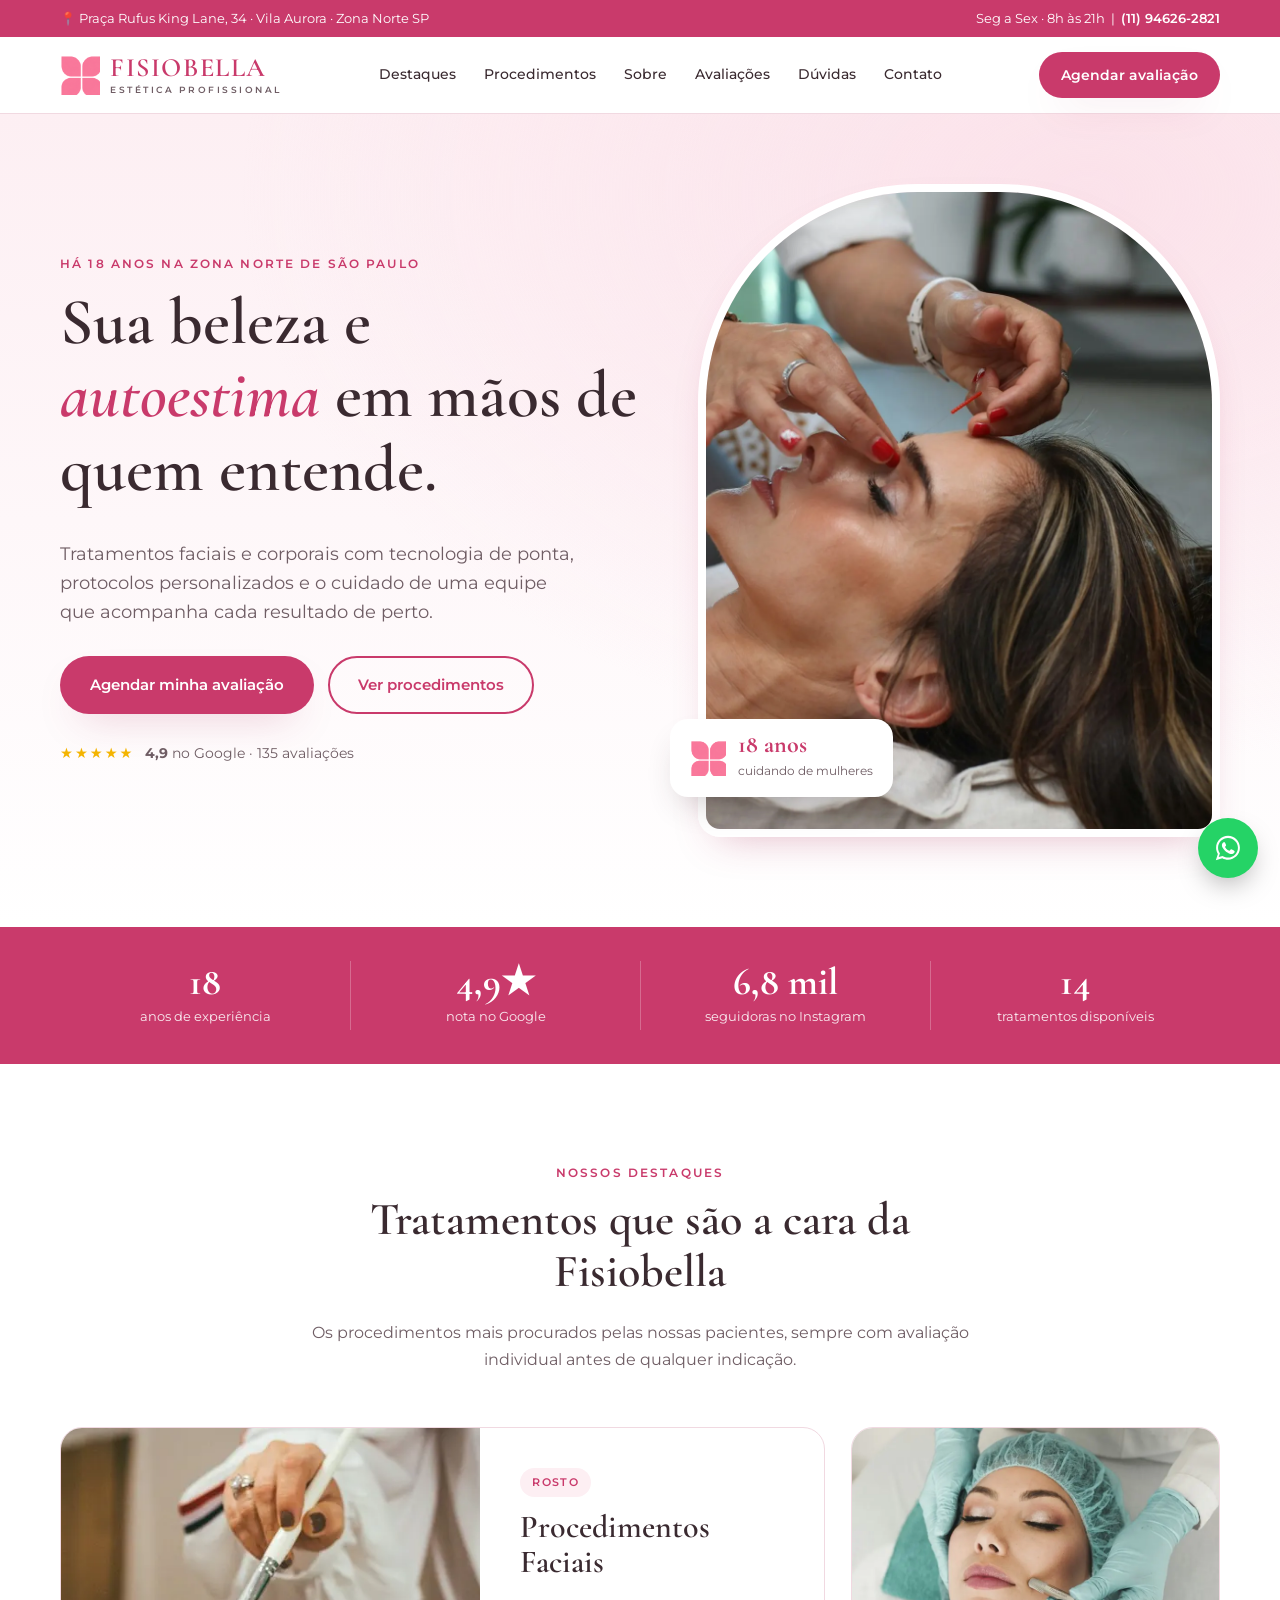
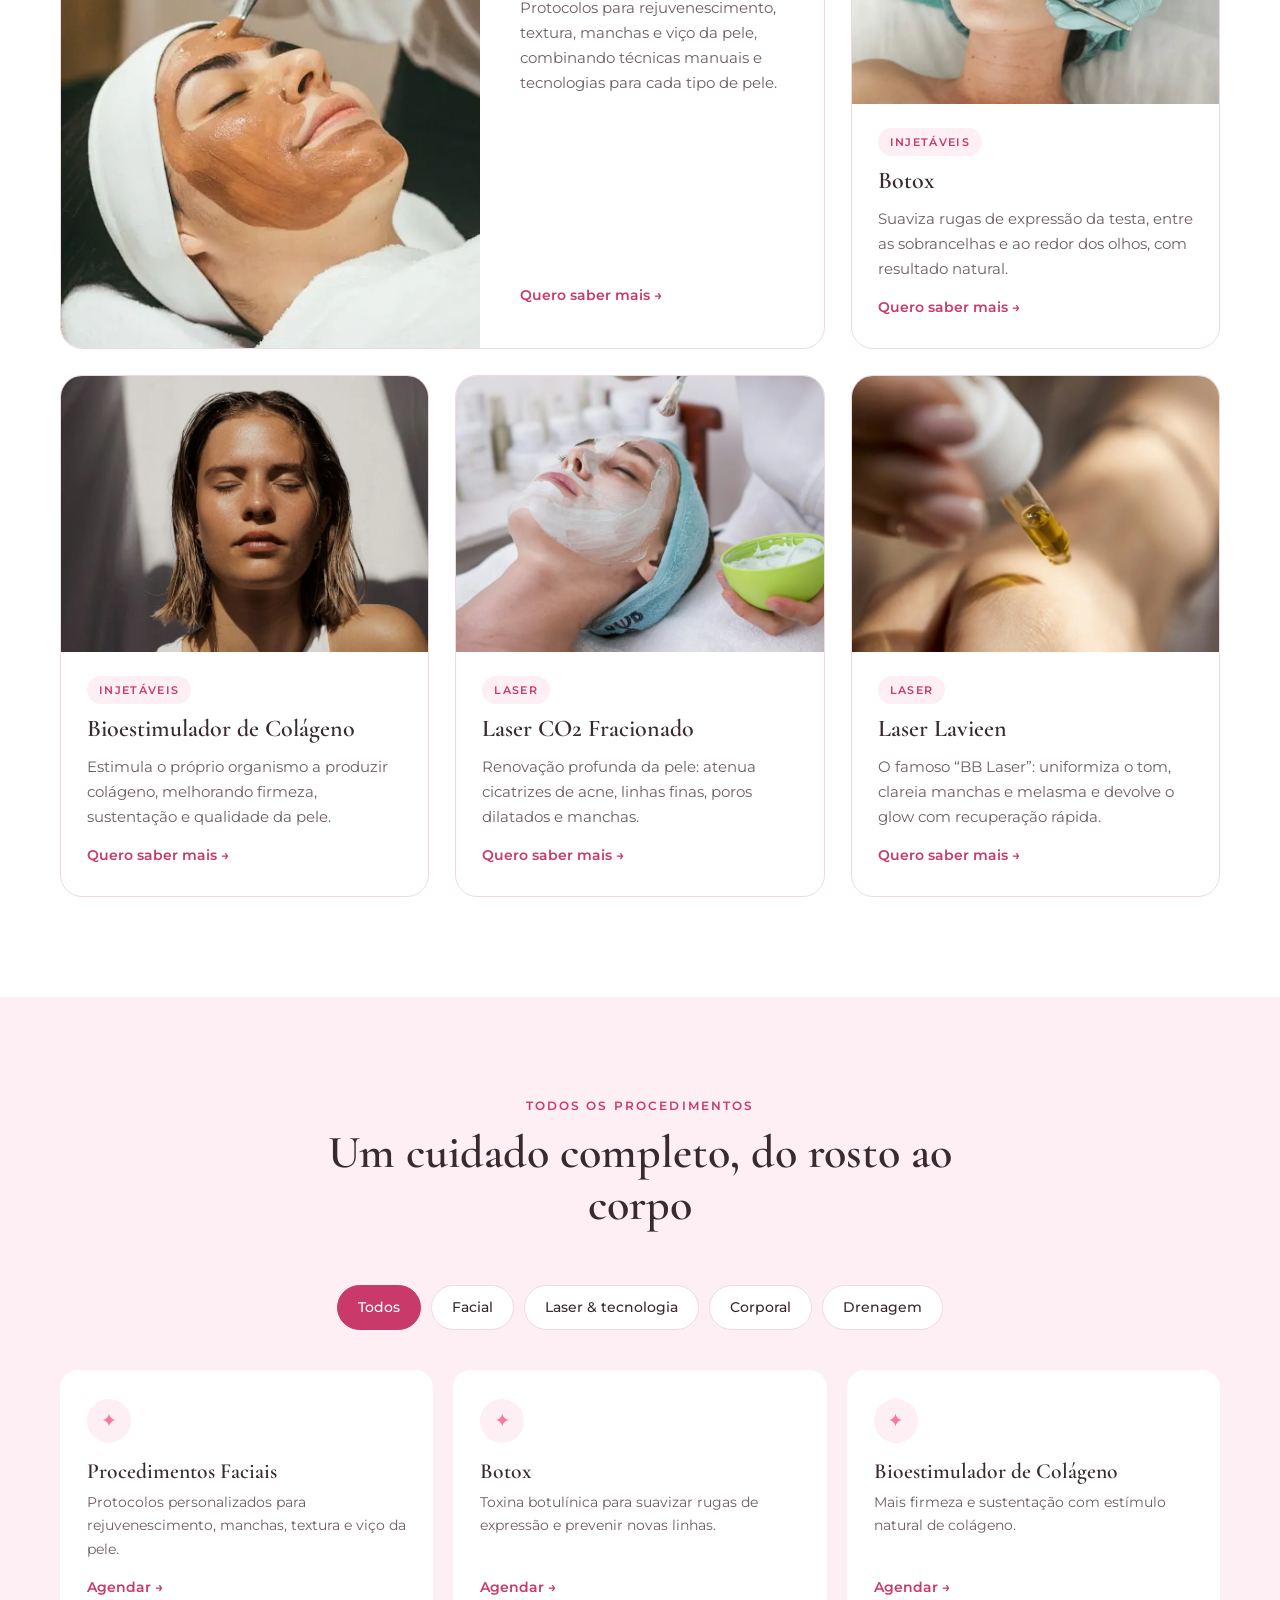
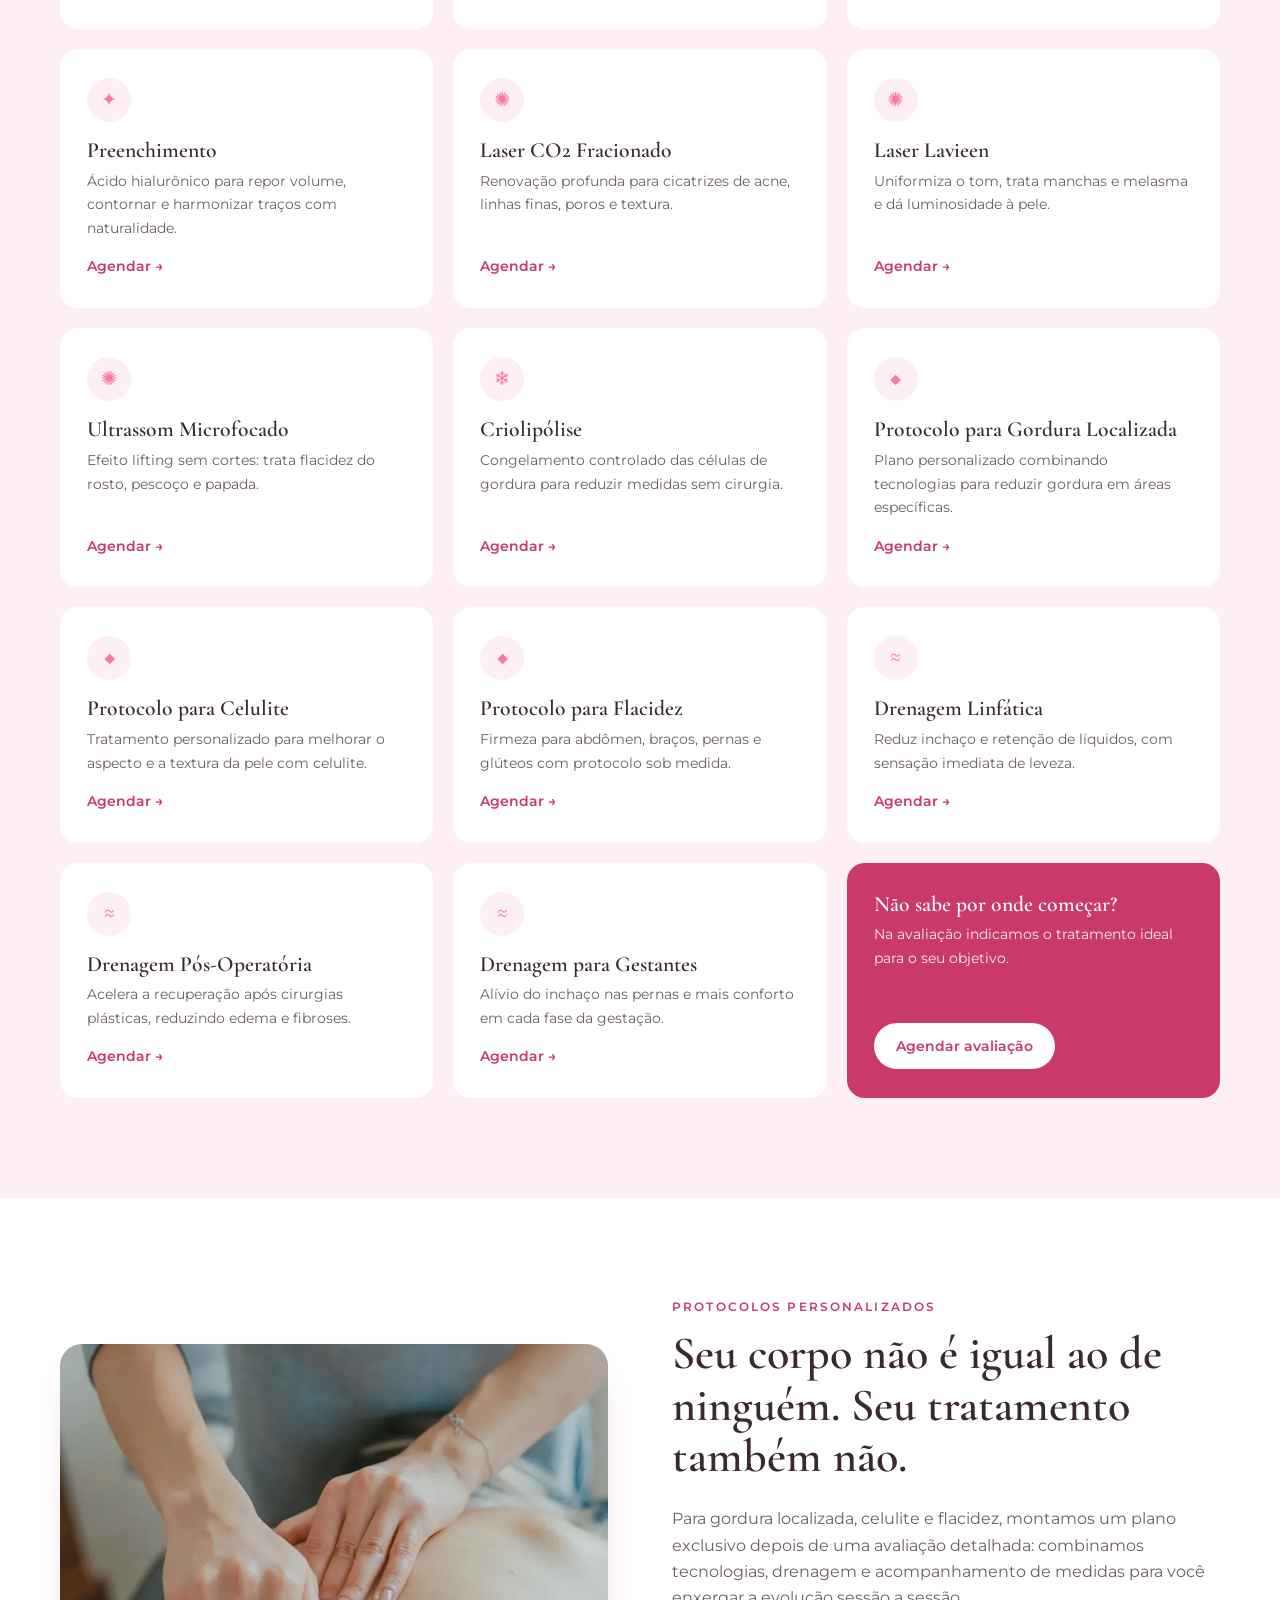
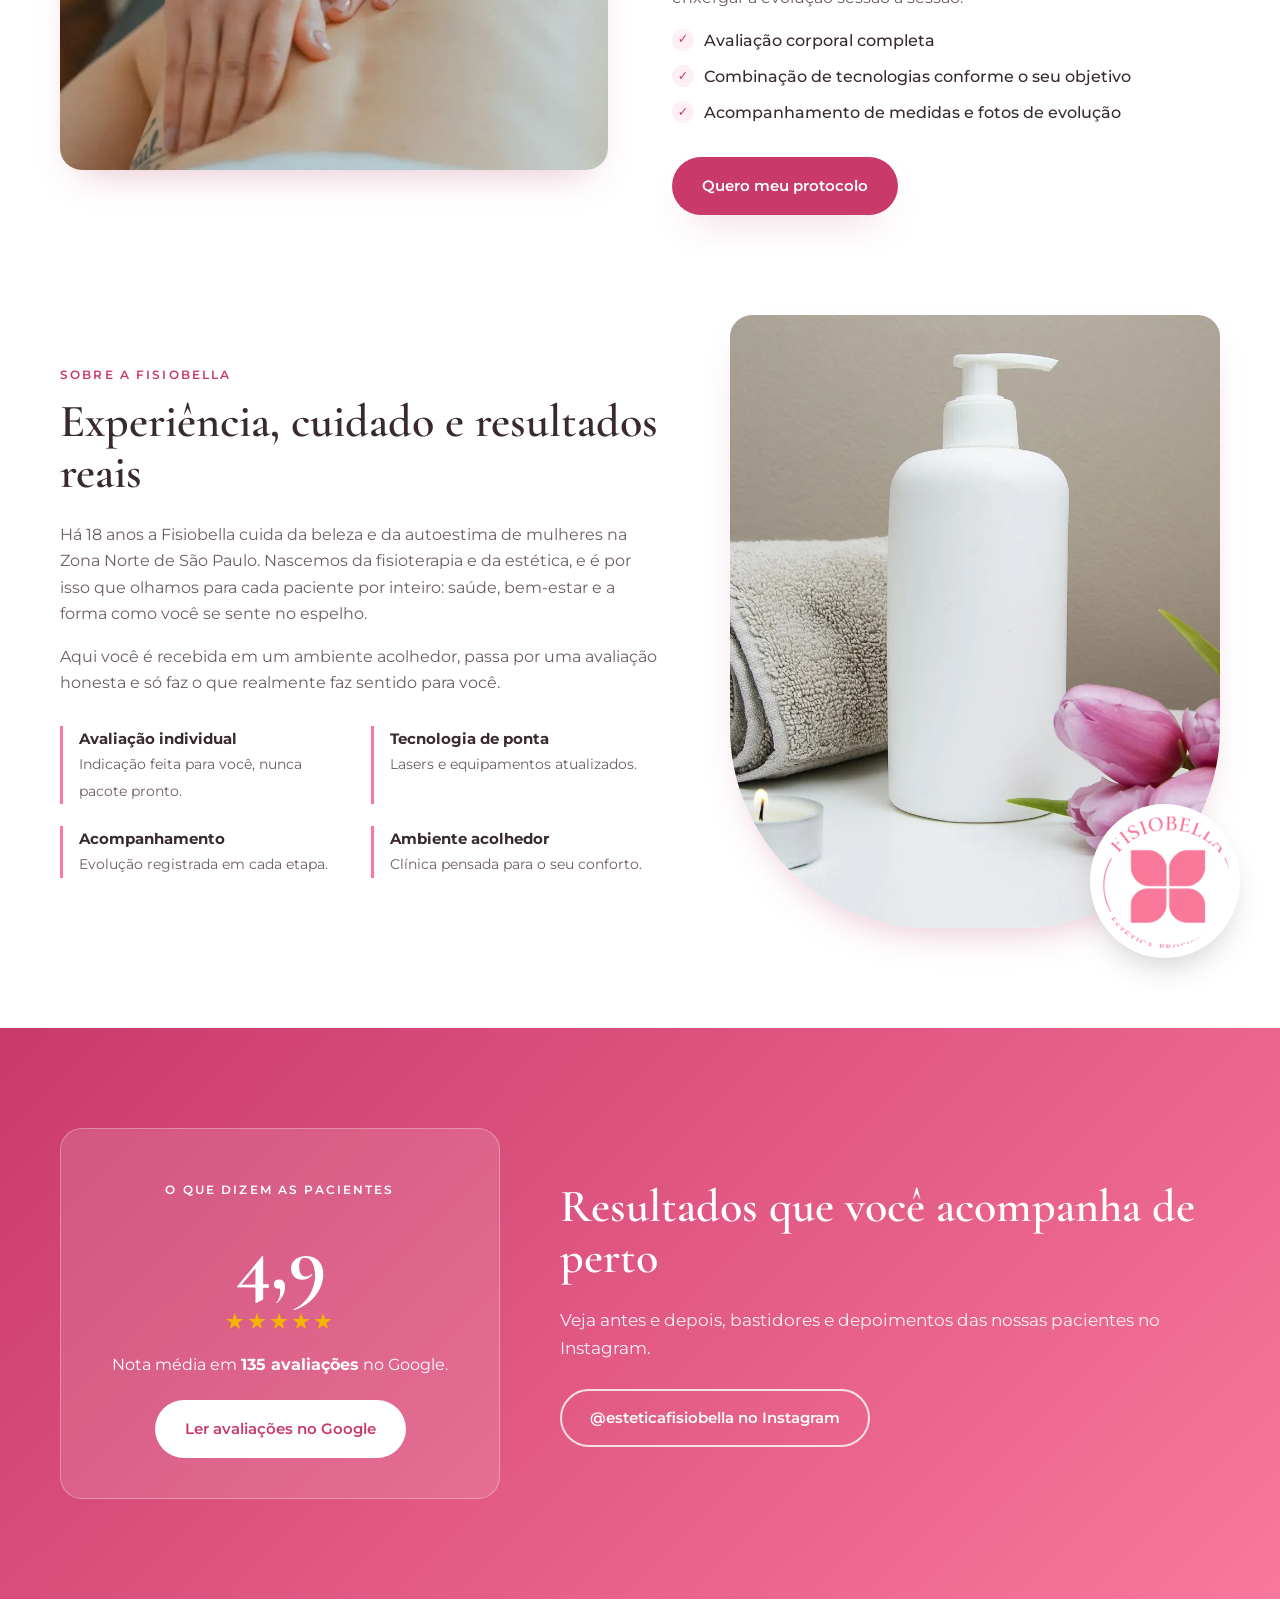
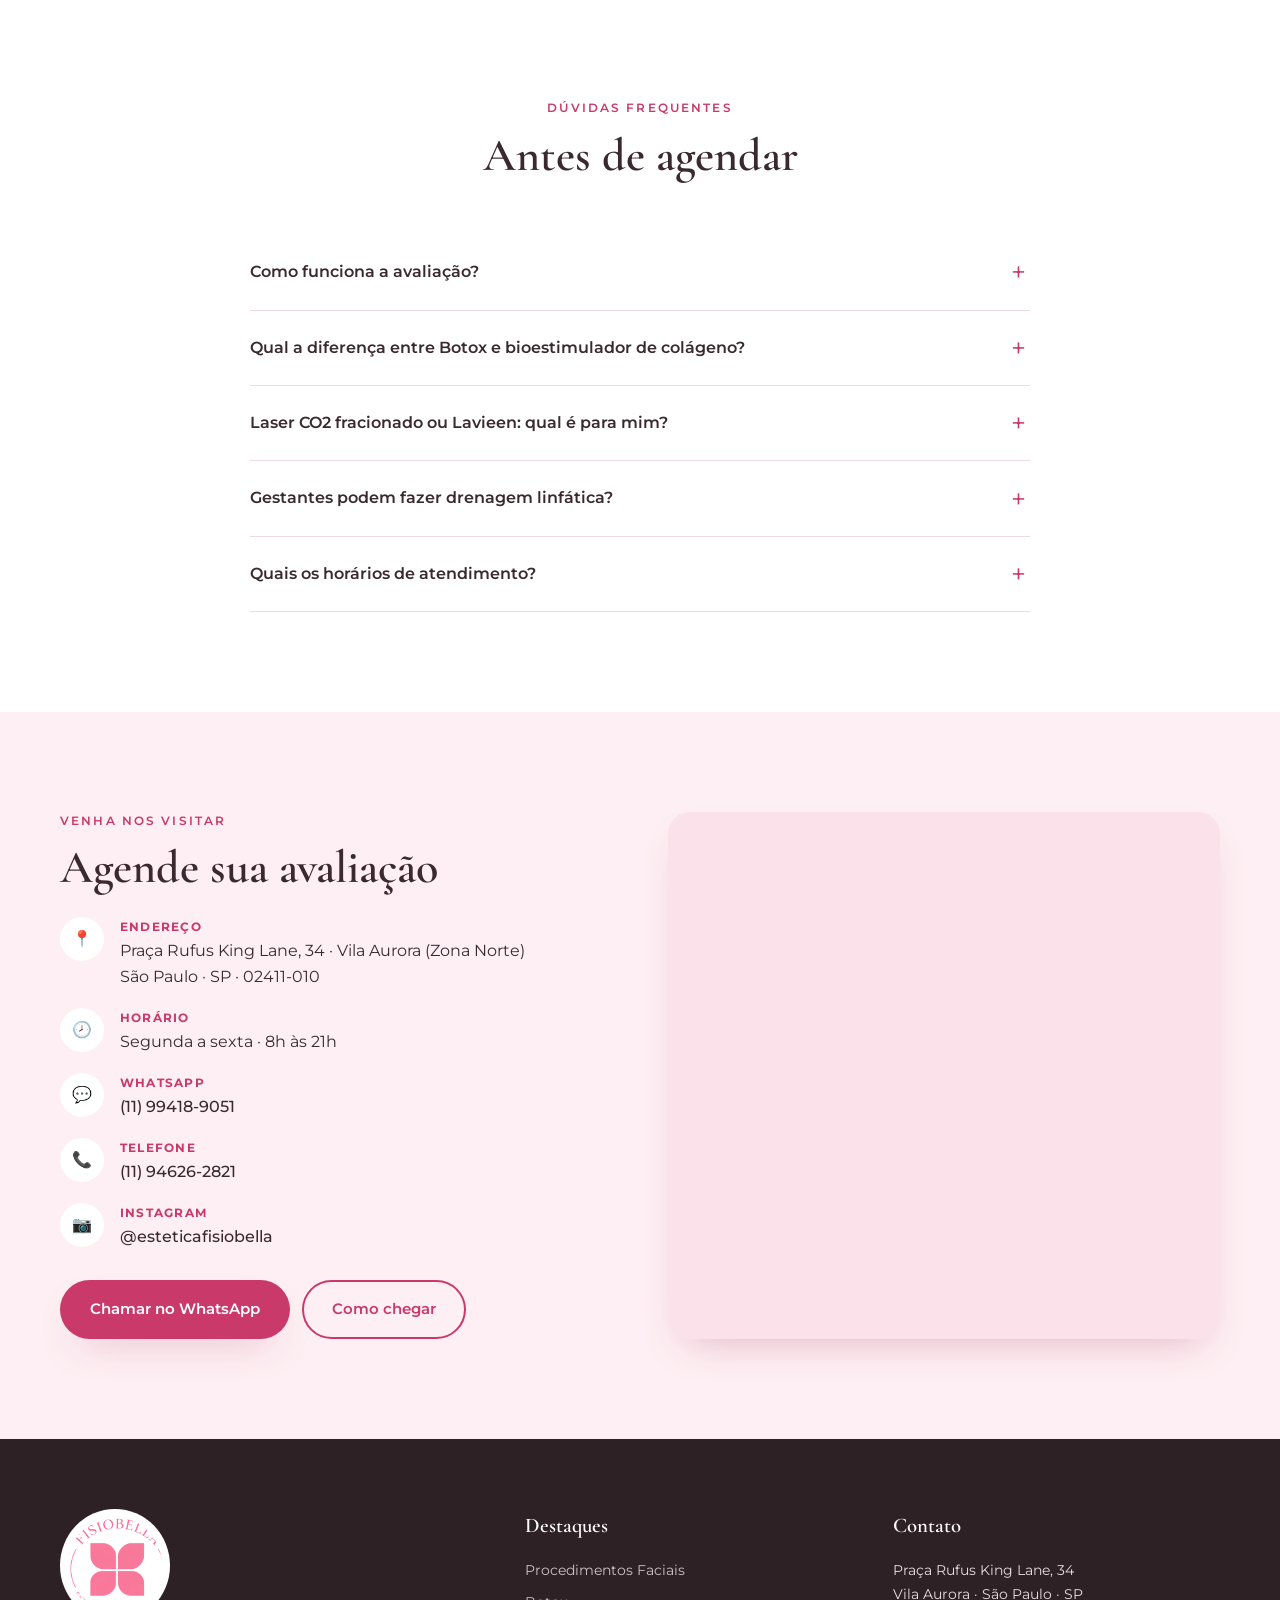
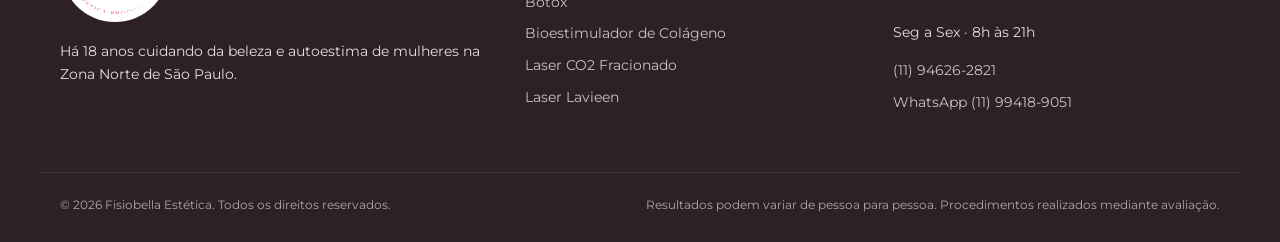
==== index.html @ 4758a8f5 "Site da Fisiobella Estética Página única com destaques (faciais, botox, bioestimulador, CO2 fraciona" ====
<!DOCTYPE html>
<html lang="pt-BR">
<head>
<meta charset="UTF-8">
<meta name="viewport" content="width=device-width, initial-scale=1.0">
<title>Fisiobella Estética | Clínica de Estética na Zona Norte de São Paulo</title>
<meta name="description" content="Há 18 anos cuidando da beleza e autoestima de mulheres. Botox, bioestimulador de colágeno, laser CO2 fracionado, laser Lavieen, drenagem linfática e protocolos corporais na Vila Aurora, Zona Norte de SP.">
<meta name="robots" content="index, follow">
<meta name="theme-color" content="#F9789D">
<link rel="icon" type="image/png" href="images/simbolo.png">
<link rel="apple-touch-icon" href="images/simbolo.png">

<meta property="og:type" content="website">
<meta property="og:site_name" content="Fisiobella Estética">
<meta property="og:title" content="Fisiobella Estética | Zona Norte de São Paulo">
<meta property="og:description" content="Experiência, cuidado e resultados reais. Agende sua avaliação.">
<meta property="og:image" content="images/hero.webp">
<meta property="og:locale" content="pt_BR">

<link rel="preconnect" href="https://fonts.googleapis.com">
<link rel="preconnect" href="https://fonts.gstatic.com" crossorigin>
<link href="https://fonts.googleapis.com/css2?family=Cormorant+Garamond:ital,wght@0,500;0,600;1,500&family=Montserrat:wght@400;500;600;700&display=swap" rel="stylesheet">
<link rel="stylesheet" href="css/style.css">

<script type="application/ld+json">
{
  "@context": "https://schema.org",
  "@type": "BeautySalon",
  "name": "Fisiobella Estética",
  "image": "images/logo-fisiobella.png",
  "telephone": "+5511946262821",
  "priceRange": "$$",
  "address": {
    "@type": "PostalAddress",
    "streetAddress": "Praça Rufus King Lane, 34 - Vila Aurora",
    "addressLocality": "São Paulo",
    "addressRegion": "SP",
    "postalCode": "02411-010",
    "addressCountry": "BR"
  },
  "openingHoursSpecification": [{
    "@type": "OpeningHoursSpecification",
    "dayOfWeek": ["Monday", "Tuesday", "Wednesday", "Thursday", "Friday"],
    "opens": "08:00",
    "closes": "21:00"
  }],
  "aggregateRating": { "@type": "AggregateRating", "ratingValue": "4.9", "reviewCount": "135" },
  "sameAs": ["https://www.instagram.com/esteticafisiobella/"]
}
</script>
</head>
<body>

<div class="topbar">
  <div class="wrap">
    <span>📍 Praça Rufus King Lane, 34 · Vila Aurora · Zona Norte SP</span>
    <span class="topbar-right">Seg a Sex · 8h às 21h &nbsp;|&nbsp; <a href="tel:+5511946262821">(11) 94626-2821</a></span>
  </div>
</div>

<header class="site-header" id="topo">
  <div class="wrap">
    <a href="#topo" class="logo" aria-label="Fisiobella Estética — início">
      <img src="images/simbolo.png" alt="" width="40" height="40">
      <span class="logo-text">Fisiobella<small>Estética Profissional</small></span>
    </a>
    <nav class="main-nav" id="main-nav" aria-label="Menu principal">
      <a href="#destaques">Destaques</a>
      <a href="#procedimentos">Procedimentos</a>
      <a href="#sobre">Sobre</a>
      <a href="#depoimentos">Avaliações</a>
      <a href="#duvidas">Dúvidas</a>
      <a href="#contato">Contato</a>
      <a class="btn btn-primary nav-cta-mobile js-wa" href="#">Agendar avaliação</a>
    </nav>
    <div class="nav-cta">
      <a class="btn btn-primary btn-sm js-wa" href="#">Agendar avaliação</a>
      <button class="nav-toggle" aria-label="Abrir menu" aria-expanded="false" aria-controls="main-nav"><span></span><span></span><span></span></button>
    </div>
  </div>
</header>

<main>

  <!-- HERO -->
  <section class="hero">
    <div class="wrap hero-grid">
      <div class="hero-copy" data-reveal>
        <p class="eyebrow">Há 18 anos na Zona Norte de São Paulo</p>
        <h1>Sua beleza e <em>autoestima</em> em mãos de quem entende.</h1>
        <p class="lead">Tratamentos faciais e corporais com tecnologia de ponta, protocolos personalizados e o cuidado de uma equipe que acompanha cada resultado de perto.</p>
        <div class="hero-actions">
          <a class="btn btn-primary js-wa" href="#">Agendar minha avaliação</a>
          <a class="btn btn-ghost" href="#procedimentos">Ver procedimentos</a>
        </div>
        <div class="hero-rating">
          <span class="stars" aria-hidden="true">★★★★★</span>
          <span><strong>4,9</strong> no Google · 135 avaliações</span>
        </div>
      </div>
      <div class="hero-media" data-reveal>
        <div class="hero-photo">
          <img src="images/hero.webp" alt="Paciente relaxada recebendo tratamento facial" width="1100" height="1300" fetchpriority="high">
        </div>
        <div class="hero-badge">
          <img src="images/simbolo.png" alt="" width="36" height="36">
          <div><strong>18 anos</strong><span>cuidando de mulheres</span></div>
        </div>
      </div>
    </div>
  </section>

  <!-- STATS -->
  <section class="stats">
    <div class="wrap stats-grid">
      <div><strong>18</strong><span>anos de experiência</span></div>
      <div><strong>4,9★</strong><span>nota no Google</span></div>
      <div><strong>6,8 mil</strong><span>seguidoras no Instagram</span></div>
      <div><strong>14</strong><span>tratamentos disponíveis</span></div>
    </div>
  </section>

  <!-- DESTAQUES -->
  <section class="section" id="destaques">
    <div class="wrap">
      <div class="section-head" data-reveal>
        <p class="eyebrow">Nossos destaques</p>
        <h2>Tratamentos que são a cara da Fisiobella</h2>
        <p>Os procedimentos mais procurados pelas nossas pacientes, sempre com avaliação individual antes de qualquer indicação.</p>
      </div>

      <div class="feature-grid">
        <article class="feature feature-lg" data-reveal>
          <img src="images/faciais.webp" alt="Tratamento facial com máscara" loading="lazy" width="800" height="600">
          <div class="feature-body">
            <span class="tag">Rosto</span>
            <h3>Procedimentos Faciais</h3>
            <p>Protocolos para rejuvenescimento, textura, manchas e viço da pele, combinando técnicas manuais e tecnologias para cada tipo de pele.</p>
            <a class="link js-wa" data-proc="Procedimentos Faciais" href="#">Quero saber mais →</a>
          </div>
        </article>
        <article class="feature" data-reveal>
          <img src="images/botox.webp" alt="Profissional realizando procedimento facial" loading="lazy" width="800" height="600">
          <div class="feature-body">
            <span class="tag">Injetáveis</span>
            <h3>Botox</h3>
            <p>Suaviza rugas de expressão da testa, entre as sobrancelhas e ao redor dos olhos, com resultado natural.</p>
            <a class="link js-wa" data-proc="Botox" href="#">Quero saber mais →</a>
          </div>
        </article>
        <article class="feature" data-reveal>
          <img src="images/bioestimulador.webp" alt="Rosto com pele iluminada" loading="lazy" width="800" height="600">
          <div class="feature-body">
            <span class="tag">Injetáveis</span>
            <h3>Bioestimulador de Colágeno</h3>
            <p>Estimula o próprio organismo a produzir colágeno, melhorando firmeza, sustentação e qualidade da pele.</p>
            <a class="link js-wa" data-proc="Bioestimulador de Colágeno" href="#">Quero saber mais →</a>
          </div>
        </article>
        <article class="feature" data-reveal>
          <img src="images/co2.webp" alt="Paciente em tratamento facial" loading="lazy" width="800" height="600">
          <div class="feature-body">
            <span class="tag">Laser</span>
            <h3>Laser CO2 Fracionado</h3>
            <p>Renovação profunda da pele: atenua cicatrizes de acne, linhas finas, poros dilatados e manchas.</p>
            <a class="link js-wa" data-proc="Laser CO2 Fracionado" href="#">Quero saber mais →</a>
          </div>
        </article>
        <article class="feature" data-reveal>
          <img src="images/lavieen.webp" alt="Aplicação de sérum na pele" loading="lazy" width="800" height="600">
          <div class="feature-body">
            <span class="tag">Laser</span>
            <h3>Laser Lavieen</h3>
            <p>O famoso “BB Laser”: uniformiza o tom, clareia manchas e melasma e devolve o glow com recuperação rápida.</p>
            <a class="link js-wa" data-proc="Laser Lavieen" href="#">Quero saber mais →</a>
          </div>
        </article>
      </div>
    </div>
  </section>

  <!-- PROCEDIMENTOS -->
  <section class="section section-soft" id="procedimentos">
    <div class="wrap">
      <div class="section-head" data-reveal>
        <p class="eyebrow">Todos os procedimentos</p>
        <h2>Um cuidado completo, do rosto ao corpo</h2>
      </div>

      <div class="tabs" role="tablist" aria-label="Categorias de procedimentos">
        <button class="tab is-active" role="tab" aria-selected="true" data-filter="all">Todos</button>
        <button class="tab" role="tab" aria-selected="false" data-filter="facial">Facial</button>
        <button class="tab" role="tab" aria-selected="false" data-filter="laser">Laser &amp; tecnologia</button>
        <button class="tab" role="tab" aria-selected="false" data-filter="corporal">Corporal</button>
        <button class="tab" role="tab" aria-selected="false" data-filter="drenagem">Drenagem</button>
      </div>

      <div class="proc-grid" id="proc-grid">
        <article class="proc" data-cat="facial">
          <span class="proc-icon" aria-hidden="true">✦</span>
          <h3>Procedimentos Faciais</h3>
          <p>Protocolos personalizados para rejuvenescimento, manchas, textura e viço da pele.</p>
          <a class="link js-wa" data-proc="Procedimentos Faciais" href="#">Agendar →</a>
        </article>
        <article class="proc" data-cat="facial">
          <span class="proc-icon" aria-hidden="true">✦</span>
          <h3>Botox</h3>
          <p>Toxina botulínica para suavizar rugas de expressão e prevenir novas linhas.</p>
          <a class="link js-wa" data-proc="Botox" href="#">Agendar →</a>
        </article>
        <article class="proc" data-cat="facial">
          <span class="proc-icon" aria-hidden="true">✦</span>
          <h3>Bioestimulador de Colágeno</h3>
          <p>Mais firmeza e sustentação com estímulo natural de colágeno.</p>
          <a class="link js-wa" data-proc="Bioestimulador de Colágeno" href="#">Agendar →</a>
        </article>
        <article class="proc" data-cat="facial">
          <span class="proc-icon" aria-hidden="true">✦</span>
          <h3>Preenchimento</h3>
          <p>Ácido hialurônico para repor volume, contornar e harmonizar traços com naturalidade.</p>
          <a class="link js-wa" data-proc="Preenchimento" href="#">Agendar →</a>
        </article>
        <article class="proc" data-cat="laser">
          <span class="proc-icon" aria-hidden="true">✺</span>
          <h3>Laser CO2 Fracionado</h3>
          <p>Renovação profunda para cicatrizes de acne, linhas finas, poros e textura.</p>
          <a class="link js-wa" data-proc="Laser CO2 Fracionado" href="#">Agendar →</a>
        </article>
        <article class="proc" data-cat="laser">
          <span class="proc-icon" aria-hidden="true">✺</span>
          <h3>Laser Lavieen</h3>
          <p>Uniformiza o tom, trata manchas e melasma e dá luminosidade à pele.</p>
          <a class="link js-wa" data-proc="Laser Lavieen" href="#">Agendar →</a>
        </article>
        <article class="proc" data-cat="laser">
          <span class="proc-icon" aria-hidden="true">✺</span>
          <h3>Ultrassom Microfocado</h3>
          <p>Efeito lifting sem cortes: trata flacidez do rosto, pescoço e papada.</p>
          <a class="link js-wa" data-proc="Ultrassom Microfocado" href="#">Agendar →</a>
        </article>
        <article class="proc" data-cat="corporal">
          <span class="proc-icon" aria-hidden="true">❄</span>
          <h3>Criolipólise</h3>
          <p>Congelamento controlado das células de gordura para reduzir medidas sem cirurgia.</p>
          <a class="link js-wa" data-proc="Criolipólise" href="#">Agendar →</a>
        </article>
        <article class="proc" data-cat="corporal">
          <span class="proc-icon" aria-hidden="true">◆</span>
          <h3>Protocolo para Gordura Localizada</h3>
          <p>Plano personalizado combinando tecnologias para reduzir gordura em áreas específicas.</p>
          <a class="link js-wa" data-proc="Protocolo para Gordura Localizada" href="#">Agendar →</a>
        </article>
        <article class="proc" data-cat="corporal">
          <span class="proc-icon" aria-hidden="true">◆</span>
          <h3>Protocolo para Celulite</h3>
          <p>Tratamento personalizado para melhorar o aspecto e a textura da pele com celulite.</p>
          <a class="link js-wa" data-proc="Protocolo para Celulite" href="#">Agendar →</a>
        </article>
        <article class="proc" data-cat="corporal">
          <span class="proc-icon" aria-hidden="true">◆</span>
          <h3>Protocolo para Flacidez</h3>
          <p>Firmeza para abdômen, braços, pernas e glúteos com protocolo sob medida.</p>
          <a class="link js-wa" data-proc="Protocolo para Flacidez" href="#">Agendar →</a>
        </article>
        <article class="proc" data-cat="drenagem">
          <span class="proc-icon" aria-hidden="true">≈</span>
          <h3>Drenagem Linfática</h3>
          <p>Reduz inchaço e retenção de líquidos, com sensação imediata de leveza.</p>
          <a class="link js-wa" data-proc="Drenagem Linfática" href="#">Agendar →</a>
        </article>
        <article class="proc" data-cat="drenagem">
          <span class="proc-icon" aria-hidden="true">≈</span>
          <h3>Drenagem Pós-Operatória</h3>
          <p>Acelera a recuperação após cirurgias plásticas, reduzindo edema e fibroses.</p>
          <a class="link js-wa" data-proc="Drenagem Linfática Pós-Operatório" href="#">Agendar →</a>
        </article>
        <article class="proc" data-cat="drenagem">
          <span class="proc-icon" aria-hidden="true">≈</span>
          <h3>Drenagem para Gestantes</h3>
          <p>Alívio do inchaço nas pernas e mais conforto em cada fase da gestação.</p>
          <a class="link js-wa" data-proc="Drenagem Linfática para Gestante" href="#">Agendar →</a>
        </article>
        <article class="proc proc-cta" data-cat="always">
          <h3>Não sabe por onde começar?</h3>
          <p>Na avaliação indicamos o tratamento ideal para o seu objetivo.</p>
          <a class="btn btn-light btn-sm js-wa" href="#">Agendar avaliação</a>
        </article>
      </div>
    </div>
  </section>

  <!-- CORPORAL BANNER -->
  <section class="split">
    <div class="wrap split-grid">
      <div class="split-media" data-reveal>
        <img src="images/corporal.webp" alt="Sessão de drenagem linfática corporal" loading="lazy" width="900" height="700">
      </div>
      <div class="split-copy" data-reveal>
        <p class="eyebrow">Protocolos personalizados</p>
        <h2>Seu corpo não é igual ao de ninguém. Seu tratamento também não.</h2>
        <p>Para gordura localizada, celulite e flacidez, montamos um plano exclusivo depois de uma avaliação detalhada: combinamos tecnologias, drenagem e acompanhamento de medidas para você enxergar a evolução sessão a sessão.</p>
        <ul class="checks">
          <li>Avaliação corporal completa</li>
          <li>Combinação de tecnologias conforme o seu objetivo</li>
          <li>Acompanhamento de medidas e fotos de evolução</li>
        </ul>
        <a class="btn btn-primary js-wa" data-proc="Protocolo Personalizado Corporal" href="#">Quero meu protocolo</a>
      </div>
    </div>
  </section>

  <!-- SOBRE -->
  <section class="section" id="sobre">
    <div class="wrap about-grid">
      <div class="about-copy" data-reveal>
        <p class="eyebrow">Sobre a Fisiobella</p>
        <h2>Experiência, cuidado e resultados reais</h2>
        <p>Há 18 anos a Fisiobella cuida da beleza e da autoestima de mulheres na Zona Norte de São Paulo. Nascemos da fisioterapia e da estética, e é por isso que olhamos para cada paciente por inteiro: saúde, bem-estar e a forma como você se sente no espelho.</p>
        <p>Aqui você é recebida em um ambiente acolhedor, passa por uma avaliação honesta e só faz o que realmente faz sentido para você.</p>
        <div class="values">
          <div><strong>Avaliação individual</strong><span>Indicação feita para você, nunca pacote pronto.</span></div>
          <div><strong>Tecnologia de ponta</strong><span>Lasers e equipamentos atualizados.</span></div>
          <div><strong>Acompanhamento</strong><span>Evolução registrada em cada etapa.</span></div>
          <div><strong>Ambiente acolhedor</strong><span>Clínica pensada para o seu conforto.</span></div>
        </div>
      </div>
      <div class="about-media" data-reveal>
        <img src="images/sobre.webp" alt="Ambiente da clínica com flores cor-de-rosa" loading="lazy" width="900" height="1100">
        <img class="about-logo" src="images/logo-fisiobella.webp" alt="Logotipo Fisiobella Estética Profissional" loading="lazy" width="600" height="620">
      </div>
    </div>
  </section>

  <!-- AVALIAÇÕES -->
  <section class="section section-rose" id="depoimentos">
    <div class="wrap reviews">
      <div class="reviews-score" data-reveal>
        <p class="eyebrow">O que dizem as pacientes</p>
        <div class="score"><strong>4,9</strong><span class="stars" aria-hidden="true">★★★★★</span></div>
        <p>Nota média em <strong>135 avaliações</strong> no Google.</p>
        <a class="btn btn-light" href="https://www.google.com/maps/search/?api=1&query=Fisiobella+Est%C3%A9tica+Pra%C3%A7a+Rufus+King+Lane+34+S%C3%A3o+Paulo" target="_blank" rel="noopener">Ler avaliações no Google</a>
      </div>
      <div class="reviews-cta" data-reveal>
        <h2>Resultados que você acompanha de perto</h2>
        <p>Veja antes e depois, bastidores e depoimentos das nossas pacientes no Instagram.</p>
        <a class="btn btn-outline-light" href="https://www.instagram.com/esteticafisiobella/" target="_blank" rel="noopener">@esteticafisiobella no Instagram</a>
      </div>
    </div>
  </section>

  <!-- FAQ -->
  <section class="section" id="duvidas">
    <div class="wrap faq-wrap">
      <div class="section-head" data-reveal>
        <p class="eyebrow">Dúvidas frequentes</p>
        <h2>Antes de agendar</h2>
      </div>
      <div class="faq">
        <details>
          <summary>Como funciona a avaliação?</summary>
          <p>Conversamos sobre seus objetivos, analisamos pele ou corpo e explicamos quais tratamentos fazem sentido para você, quantas sessões são indicadas e quais cuidados tomar. Agende pelo WhatsApp.</p>
        </details>
        <details>
          <summary>Qual a diferença entre Botox e bioestimulador de colágeno?</summary>
          <p>O Botox relaxa músculos para suavizar rugas de expressão. O bioestimulador estimula a produção de colágeno, melhorando firmeza e qualidade da pele. Muitas vezes os dois se complementam; na avaliação indicamos o melhor caminho.</p>
        </details>
        <details>
          <summary>Laser CO2 fracionado ou Lavieen: qual é para mim?</summary>
          <p>O CO2 fracionado é indicado para renovação mais profunda (cicatrizes de acne, textura, rugas finas). O Lavieen é mais suave, com recuperação rápida, ótimo para manchas, melasma e luminosidade. A escolha depende da sua pele e do seu objetivo.</p>
        </details>
        <details>
          <summary>Gestantes podem fazer drenagem linfática?</summary>
          <p>Sim. Temos drenagem específica para gestantes, com técnica e posicionamento adaptados para cada fase da gestação, sempre respeitando a liberação médica.</p>
        </details>
        <details>
          <summary>Quais os horários de atendimento?</summary>
          <p>De segunda a sexta, das 8h às 21h, na Praça Rufus King Lane, 34, Vila Aurora (Zona Norte de São Paulo).</p>
        </details>
      </div>
    </div>
  </section>

  <!-- CONTATO -->
  <section class="section section-soft" id="contato">
    <div class="wrap contact-grid">
      <div class="contact-info" data-reveal>
        <p class="eyebrow">Venha nos visitar</p>
        <h2>Agende sua avaliação</h2>
        <ul class="contact-list">
          <li><span class="ci" aria-hidden="true">📍</span><div><strong>Endereço</strong>Praça Rufus King Lane, 34 · Vila Aurora (Zona Norte)<br>São Paulo · SP · 02411-010</div></li>
          <li><span class="ci" aria-hidden="true">🕗</span><div><strong>Horário</strong>Segunda a sexta · 8h às 21h</div></li>
          <li><span class="ci" aria-hidden="true">💬</span><div><strong>WhatsApp</strong><a class="js-wa" href="#">(11) 99418-9051</a></div></li>
          <li><span class="ci" aria-hidden="true">📞</span><div><strong>Telefone</strong><a href="tel:+5511946262821">(11) 94626-2821</a></div></li>
          <li><span class="ci" aria-hidden="true">📷</span><div><strong>Instagram</strong><a href="https://www.instagram.com/esteticafisiobella/" target="_blank" rel="noopener">@esteticafisiobella</a></div></li>
        </ul>
        <div class="contact-actions">
          <a class="btn btn-primary js-wa" href="#">Chamar no WhatsApp</a>
          <a class="btn btn-ghost" href="https://www.google.com/maps/dir/?api=1&destination=Pra%C3%A7a+Rufus+King+Lane+34+Vila+Aurora+S%C3%A3o+Paulo+SP" target="_blank" rel="noopener">Como chegar</a>
        </div>
      </div>
      <div class="map" data-reveal>
        <iframe title="Mapa da Fisiobella Estética" src="https://www.google.com/maps?q=Pra%C3%A7a+Rufus+King+Lane,+34+-+Vila+Aurora,+S%C3%A3o+Paulo+-+SP,+02411-010&output=embed" loading="lazy" referrerpolicy="no-referrer-when-downgrade"></iframe>
      </div>
    </div>
  </section>

</main>

<footer class="site-footer">
  <div class="wrap footer-grid">
    <div>
      <img class="footer-logo" src="images/logo-fisiobella.webp" alt="Fisiobella Estética Profissional" width="120" height="124" loading="lazy">
      <p>Há 18 anos cuidando da beleza e autoestima de mulheres na Zona Norte de São Paulo.</p>
    </div>
    <div>
      <h4>Destaques</h4>
      <a href="#destaques">Procedimentos Faciais</a>
      <a href="#destaques">Botox</a>
      <a href="#destaques">Bioestimulador de Colágeno</a>
      <a href="#destaques">Laser CO2 Fracionado</a>
      <a href="#destaques">Laser Lavieen</a>
    </div>
    <div>
      <h4>Contato</h4>
      <p>Praça Rufus King Lane, 34<br>Vila Aurora · São Paulo · SP</p>
      <p>Seg a Sex · 8h às 21h</p>
      <a href="tel:+5511946262821">(11) 94626-2821</a>
      <a class="js-wa" href="#">WhatsApp (11) 99418-9051</a>
    </div>
  </div>
  <div class="wrap footer-bottom">
    <span>© <span id="year">2026</span> Fisiobella Estética. Todos os direitos reservados.</span>
    <span>Resultados podem variar de pessoa para pessoa. Procedimentos realizados mediante avaliação.</span>
  </div>
</footer>

<a class="wa-float js-wa" href="#" aria-label="Falar no WhatsApp">
  <svg viewBox="0 0 32 32" width="30" height="30" aria-hidden="true"><path fill="currentColor" d="M16 3C9 3 3.3 8.6 3.3 15.6c0 2.4.7 4.7 1.9 6.7L3 29l6.9-2.1c1.9 1 4 1.6 6.1 1.6 7 0 12.7-5.7 12.7-12.7S23 3 16 3zm0 23.2c-1.9 0-3.8-.5-5.4-1.5l-.4-.2-4.1 1.2 1.3-4-.3-.4c-1.1-1.7-1.7-3.7-1.7-5.7C5.4 9.8 10.1 5.2 16 5.2s10.6 4.7 10.6 10.5S21.9 26.2 16 26.2zm5.8-7.9c-.3-.2-1.9-.9-2.2-1-.3-.1-.5-.2-.7.2-.2.3-.8 1-1 1.2-.2.2-.4.2-.7.1-.3-.2-1.3-.5-2.5-1.6-.9-.8-1.6-1.8-1.7-2.1-.2-.3 0-.5.1-.6l.5-.6c.2-.2.2-.3.3-.5.1-.2 0-.4 0-.6l-1-2.4c-.3-.6-.5-.5-.7-.5h-.6c-.2 0-.6.1-.9.4-.3.3-1.2 1.1-1.2 2.8s1.2 3.2 1.4 3.5c.2.2 2.4 3.6 5.7 5 2.8 1.1 3.4.9 4 .8.6-.1 1.9-.8 2.2-1.5.3-.8.3-1.4.2-1.5-.1-.2-.3-.3-.6-.4z"/></svg>
</a>

<script src="js/main.js"></script>
</body>
</html>
---- css/style.css ----
:root {
  --pink: #F9789D;          /* cor do logo */
  --rose: #C93A6B;          /* rosa profundo para botões e textos (contraste AA) */
  --rose-dark: #A82A57;
  --blush: #FDEFF3;
  --blush-2: #FBE2EA;
  --ink: #3A2A30;
  --muted: #6F5D64;
  --line: #F1D9E1;
  --white: #FFFFFF;
  --radius: 22px;
  --shadow: 0 18px 40px -20px rgba(169, 42, 87, .35);
  --serif: "Cormorant Garamond", Georgia, serif;
  --sans: "Montserrat", system-ui, -apple-system, "Segoe UI", sans-serif;
}

*, *::before, *::after { box-sizing: border-box; }
html { scroll-behavior: smooth; scroll-padding-top: 90px; }
html, body { overflow-x: clip; }
body { margin: 0; font-family: var(--sans); color: var(--ink); background: var(--white); line-height: 1.65; font-size: 16px; -webkit-font-smoothing: antialiased; }
img { max-width: 100%; display: block; }
a { color: inherit; }
h1, h2, h3 { font-family: var(--serif); font-weight: 600; line-height: 1.12; margin: 0 0 .5em; color: var(--ink); }
h1 { font-size: clamp(2.5rem, 5.4vw, 4.1rem); }
h2 { font-size: clamp(2rem, 3.6vw, 2.9rem); }
h3 { font-size: 1.5rem; }
p { margin: 0 0 1em; }
em { font-style: italic; color: var(--rose); }

.wrap { width: 100%; max-width: 1200px; margin: 0 auto; padding: 0 20px; }
.eyebrow { font-size: .74rem; font-weight: 600; letter-spacing: .18em; text-transform: uppercase; color: var(--rose); margin-bottom: .9em; }
.lead { font-size: 1.1rem; color: var(--muted); max-width: 520px; }

/* Buttons */
.btn { display: inline-flex; align-items: center; justify-content: center; gap: .5em; padding: 15px 28px; border-radius: 999px; font-weight: 600; font-size: .92rem; text-decoration: none; border: 2px solid transparent; transition: transform .2s, background .2s, color .2s, box-shadow .2s; cursor: pointer; }
.btn:hover { transform: translateY(-2px); }
.btn-sm { padding: 10px 20px; font-size: .85rem; }
.btn-primary { background: var(--rose); color: var(--white); box-shadow: var(--shadow); }
.btn-primary:hover { background: var(--rose-dark); }
.btn-ghost { border-color: var(--rose); color: var(--rose); background: transparent; }
.btn-ghost:hover { background: var(--rose); color: var(--white); }
.btn-light { background: var(--white); color: var(--rose); }
.btn-outline-light { border-color: rgba(255,255,255,.8); color: var(--white); }
.btn-outline-light:hover { background: var(--white); color: var(--rose); }
.link { color: var(--rose); font-weight: 600; font-size: .9rem; text-decoration: none; }
.link:hover { text-decoration: underline; }

/* Topbar */
.topbar { background: var(--rose); color: var(--white); font-size: .8rem; }
.topbar .wrap { display: flex; justify-content: space-between; gap: 16px; padding-top: 8px; padding-bottom: 8px; }
.topbar a { text-decoration: none; font-weight: 600; }

/* Header */
.site-header { position: sticky; top: 0; z-index: 50; background: rgba(255,255,255,.94); backdrop-filter: blur(10px); border-bottom: 1px solid var(--line); }
.site-header .wrap { display: flex; align-items: center; justify-content: space-between; gap: 24px; height: 76px; }
.logo { display: flex; align-items: center; gap: 10px; text-decoration: none; }
.logo img { width: 40px; height: 40px; }
.logo-text { font-family: var(--serif); font-size: 1.65rem; font-weight: 600; color: var(--rose); letter-spacing: .06em; text-transform: uppercase; line-height: 1; }
.logo-text small { display: block; font-family: var(--sans); font-size: .56rem; letter-spacing: .28em; color: var(--muted); margin-top: 4px; }
.main-nav { display: flex; gap: 28px; }
.main-nav a { text-decoration: none; font-size: .9rem; font-weight: 500; color: var(--ink); position: relative; }
.main-nav a:not(.btn)::after { content: ""; position: absolute; left: 0; bottom: -6px; height: 2px; width: 0; background: var(--pink); transition: width .25s; }
.main-nav a:not(.btn):hover::after { width: 100%; }
.nav-cta { display: flex; align-items: center; gap: 12px; }
.nav-cta-mobile { display: none; }
.nav-toggle { display: none; width: 44px; height: 44px; border: 0; background: var(--blush); border-radius: 12px; cursor: pointer; flex-direction: column; align-items: center; justify-content: center; gap: 5px; }
.nav-toggle span { width: 20px; height: 2px; background: var(--rose); transition: transform .25s, opacity .25s; }
.nav-open .nav-toggle span:nth-child(1) { transform: translateY(7px) rotate(45deg); }
.nav-open .nav-toggle span:nth-child(2) { opacity: 0; }
.nav-open .nav-toggle span:nth-child(3) { transform: translateY(-7px) rotate(-45deg); }

/* Hero */
.hero { background: radial-gradient(ellipse at 85% 10%, var(--blush-2), transparent 55%), linear-gradient(180deg, var(--blush) 0%, var(--white) 100%); padding: 70px 0 90px; overflow: hidden; }
.hero-grid { display: grid; grid-template-columns: 1.05fr .95fr; gap: 60px; align-items: center; }
.hero-actions { display: flex; flex-wrap: wrap; gap: 14px; margin: 30px 0 28px; }
.hero-rating { display: flex; align-items: center; gap: 10px; font-size: .9rem; color: var(--muted); }
.stars { color: #F4B400; letter-spacing: 2px; }
.hero-media { position: relative; }
.hero-photo { border-radius: 220px 220px var(--radius) var(--radius); overflow: hidden; box-shadow: var(--shadow); aspect-ratio: 4/5; border: 8px solid var(--white); }
.hero-photo img { width: 100%; height: 100%; object-fit: cover; }
.hero-badge { position: absolute; left: -28px; bottom: 40px; display: flex; align-items: center; gap: 12px; background: var(--white); padding: 14px 20px; border-radius: 18px; box-shadow: 0 16px 34px -14px rgba(58,42,48,.3); }
.hero-badge strong { display: block; font-family: var(--serif); font-size: 1.5rem; color: var(--rose); line-height: 1; }
.hero-badge span { font-size: .78rem; color: var(--muted); }
.hero-media::before { content: ""; position: absolute; width: 140px; height: 140px; right: -40px; top: -30px; background: url("../images/simbolo.png") center/contain no-repeat; opacity: .18; z-index: -1; }

/* Stats */
.stats { background: var(--rose); color: var(--white); }
.stats-grid { display: grid; grid-template-columns: repeat(4, 1fr); text-align: center; padding-top: 34px; padding-bottom: 34px; }
.stats-grid div + div { border-left: 1px solid rgba(255,255,255,.25); }
.stats-grid strong { display: block; font-family: var(--serif); font-size: 2.4rem; line-height: 1.1; }
.stats-grid span { font-size: .82rem; opacity: .9; }

/* Sections */
.section { padding: 100px 0; }
.section-soft { background: var(--blush); }
.section-head { text-align: center; max-width: 680px; margin: 0 auto 54px; }
.section-head p:last-child { color: var(--muted); }

/* Destaques */
.feature-grid { display: grid; grid-template-columns: repeat(3, 1fr); gap: 26px; }
.feature { background: var(--white); border: 1px solid var(--line); border-radius: var(--radius); overflow: hidden; display: flex; flex-direction: column; transition: transform .3s, box-shadow .3s; }
.feature:hover { transform: translateY(-6px); box-shadow: var(--shadow); }
.feature img { width: 100%; height: auto; aspect-ratio: 4/3; object-fit: cover; }
.feature-body { padding: 24px 26px 28px; display: flex; flex-direction: column; flex: 1; }
.feature-body p { color: var(--muted); font-size: .94rem; flex: 1; }
.feature-lg { grid-column: span 2; flex-direction: row; }
.feature-lg img { width: 55%; flex: none; aspect-ratio: auto; min-height: 320px; }
.feature-lg .feature-body { justify-content: center; padding: 40px; }
.feature-lg h3 { font-size: 2rem; }
.tag { align-self: flex-start; font-size: .7rem; font-weight: 600; letter-spacing: .12em; text-transform: uppercase; color: var(--rose); background: var(--blush); padding: 5px 12px; border-radius: 999px; margin-bottom: 12px; }

/* Procedimentos */
.tabs { display: flex; flex-wrap: wrap; justify-content: center; gap: 10px; margin-bottom: 40px; }
.tab { font: inherit; font-size: .88rem; font-weight: 500; padding: 10px 20px; border-radius: 999px; border: 1px solid var(--line); background: var(--white); color: var(--ink); cursor: pointer; transition: all .2s; }
.tab:hover { border-color: var(--pink); }
.tab.is-active { background: var(--rose); border-color: var(--rose); color: var(--white); }
.proc-grid { display: grid; grid-template-columns: repeat(3, 1fr); gap: 20px; }
.proc { background: var(--white); border-radius: 18px; padding: 28px 26px; border: 1px solid transparent; transition: border-color .2s, transform .2s, box-shadow .2s; display: flex; flex-direction: column; }
.proc:hover { border-color: var(--pink); transform: translateY(-4px); box-shadow: var(--shadow); }
.proc h3 { font-size: 1.35rem; margin-bottom: .35em; }
.proc p { color: var(--muted); font-size: .9rem; flex: 1; }
.proc-icon { width: 44px; height: 44px; border-radius: 50%; display: grid; place-items: center; background: var(--blush); color: var(--pink); font-size: 1.2rem; margin-bottom: 16px; }
.proc.is-hidden { display: none; }
.proc.proc-cta { background: var(--rose); color: var(--white); }
.proc-cta h3 { color: var(--white); }
.proc-cta p { color: rgba(255,255,255,.9); }
.proc-cta .btn { align-self: flex-start; }

/* Split */
.split { padding: 100px 0 0; }
.split-grid { display: grid; grid-template-columns: 1fr 1fr; gap: 64px; align-items: center; }
.split-media img { height: auto; border-radius: var(--radius); box-shadow: var(--shadow); width: 100%; aspect-ratio: 9/7; object-fit: cover; }
.split-copy > p:not(.eyebrow) { color: var(--muted); }
.checks { list-style: none; padding: 0; margin: 0 0 30px; }
.checks li { padding-left: 32px; position: relative; margin-bottom: 10px; font-weight: 500; }
.checks li::before { content: "✓"; position: absolute; left: 0; top: 1px; width: 22px; height: 22px; border-radius: 50%; background: var(--blush); color: var(--rose); display: grid; place-items: center; font-size: .78rem; font-weight: 700; }

/* Sobre */
.about-grid { display: grid; grid-template-columns: 1.1fr .9fr; gap: 70px; align-items: center; }
.about-copy > p:not(.eyebrow) { color: var(--muted); }
.values { display: grid; grid-template-columns: 1fr 1fr; gap: 22px; margin-top: 30px; }
.values div { border-left: 3px solid var(--pink); padding-left: 16px; }
.values strong { display: block; font-size: .95rem; }
.values span { font-size: .86rem; color: var(--muted); }
.about-media { position: relative; }
.about-media > img:first-child { height: auto; border-radius: var(--radius) var(--radius) 200px 200px; aspect-ratio: 4/5; object-fit: cover; width: 100%; box-shadow: var(--shadow); }
.about-logo { position: absolute; width: 150px; height: auto; right: -20px; bottom: -30px; background: var(--white); border-radius: 50%; padding: 10px; box-shadow: 0 16px 34px -14px rgba(58,42,48,.3); }

/* Avaliações */
.section-rose { background: linear-gradient(135deg, var(--rose) 0%, var(--pink) 100%); color: var(--white); }
.section-rose h2, .section-rose .eyebrow { color: var(--white); }
.reviews { display: grid; grid-template-columns: .8fr 1.2fr; gap: 60px; align-items: center; }
.reviews-score { background: rgba(255,255,255,.12); border: 1px solid rgba(255,255,255,.3); border-radius: var(--radius); padding: 40px; text-align: center; }
.score strong { font-family: var(--serif); font-size: 5rem; line-height: 1; display: block; }
.score .stars { font-size: 1.4rem; }
.reviews-score p { margin: 12px 0 22px; }
.reviews-cta p { opacity: .92; font-size: 1.05rem; margin-bottom: 26px; }

/* FAQ */
.faq-wrap { max-width: 820px; }
.faq details { border-bottom: 1px solid var(--line); padding: 6px 0; }
.faq summary { list-style: none; cursor: pointer; padding: 18px 40px 18px 0; font-weight: 600; position: relative; }
.faq summary::-webkit-details-marker { display: none; }
.faq summary::after { content: "+"; position: absolute; right: 4px; top: 50%; transform: translateY(-50%); font-size: 1.6rem; color: var(--rose); font-weight: 400; transition: transform .2s; }
.faq details[open] summary::after { transform: translateY(-50%) rotate(45deg); }
.faq details p { color: var(--muted); padding-right: 40px; }

/* Contato */
.contact-grid { display: grid; grid-template-columns: 1fr 1fr; gap: 56px; align-items: stretch; }
.contact-list { list-style: none; padding: 0; margin: 0 0 30px; }
.contact-list li { display: flex; gap: 16px; margin-bottom: 18px; }
.contact-list strong { display: block; font-size: .78rem; letter-spacing: .1em; text-transform: uppercase; color: var(--rose); }
.contact-list a { text-decoration: none; font-weight: 500; }
.contact-list a:hover { color: var(--rose); }
.ci { width: 44px; height: 44px; flex: none; border-radius: 50%; background: var(--white); display: grid; place-items: center; }
.contact-actions { display: flex; flex-wrap: wrap; gap: 12px; }
.map { border-radius: var(--radius); overflow: hidden; min-height: 420px; box-shadow: var(--shadow); background: var(--blush-2); }
.map iframe { width: 100%; height: 100%; min-height: 420px; border: 0; display: block; }

/* Footer */
.site-footer { background: #2E2126; color: #E9DCE1; padding: 70px 0 0; font-size: .9rem; }
.footer-grid { display: grid; grid-template-columns: 1.3fr 1fr 1fr; gap: 40px; padding-bottom: 50px; }
.footer-logo { width: 110px; height: auto; background: var(--white); border-radius: 50%; padding: 8px; margin-bottom: 18px; }
.site-footer h4 { font-family: var(--serif); font-size: 1.3rem; color: var(--white); margin: 0 0 16px; font-weight: 600; }
.site-footer a { display: block; text-decoration: none; margin-bottom: 8px; opacity: .85; }
.site-footer a:hover { opacity: 1; color: var(--pink); }
.footer-bottom { border-top: 1px solid rgba(255,255,255,.12); padding-top: 22px; padding-bottom: 26px; display: flex; justify-content: space-between; gap: 20px; font-size: .78rem; opacity: .7; }

/* WhatsApp flutuante */
.wa-float { position: fixed; right: 22px; bottom: 22px; z-index: 60; width: 60px; height: 60px; border-radius: 50%; background: #25D366; color: var(--white); display: grid; place-items: center; box-shadow: 0 12px 28px -8px rgba(0,0,0,.35); transition: transform .2s; }
.wa-float:hover { transform: scale(1.08); }

/* Reveal */
[data-reveal] { opacity: 0; transform: translateY(24px); transition: opacity .7s ease, transform .7s ease; }
[data-reveal].is-visible { opacity: 1; transform: none; }
@media (prefers-reduced-motion: reduce) {
  [data-reveal] { opacity: 1; transform: none; transition: none; }
  html { scroll-behavior: auto; }
}

/* Responsivo */
@media (max-width: 1024px) {
  .main-nav { gap: 20px; }
  .feature-grid, .proc-grid { grid-template-columns: 1fr 1fr; }
  .feature-lg { grid-column: span 2; }
}
@media (max-width: 900px) {
  .topbar-right { display: none; }
  .site-header { backdrop-filter: none; background: var(--white); }
  .nav-toggle { display: flex; }
  .nav-cta .btn { display: none; }
  .main-nav { position: fixed; top: 0; right: 0; height: 100vh; width: min(320px, 85vw); background: var(--white); flex-direction: column; gap: 6px; padding: 100px 28px 28px; box-shadow: -20px 0 40px -20px rgba(0,0,0,.25); transform: translateX(100%); visibility: hidden; transition: transform .3s, visibility .3s; z-index: 40; }
  .main-nav a { font-size: 1.05rem; padding: 10px 0; }
  .nav-cta-mobile { display: inline-flex; margin-top: 16px; }
  .nav-open .main-nav { transform: none; visibility: visible; }
  .nav-cta { position: relative; z-index: 45; }
  .hero { padding: 40px 0 70px; }
  .hero-grid, .split-grid, .about-grid, .contact-grid, .reviews { grid-template-columns: 1fr; gap: 44px; }
  .hero-media { max-width: 460px; margin: 0 auto; width: 100%; }
  .hero-badge { left: 0; }
  .stats-grid { grid-template-columns: 1fr 1fr; row-gap: 24px; }
  .stats-grid div:nth-child(3) { border-left: 0; }
  .section { padding: 72px 0; }
  .split { padding-top: 72px; }
  .about-media { max-width: 460px; margin: 0 auto; }
  .about-logo { right: 0; }
  .footer-grid { grid-template-columns: 1fr; }
  .footer-bottom { flex-direction: column; }
}
@media (max-width: 640px) {
  .wrap { padding: 0 16px; }
  .topbar { font-size: .72rem; }
  .feature-grid, .proc-grid { grid-template-columns: 1fr; }
  .feature-lg { grid-column: auto; flex-direction: column; }
  .feature-lg img { width: 100%; min-height: 0; aspect-ratio: 4/3; }
  .feature-lg .feature-body { padding: 24px 26px 28px; }
  .feature-lg h3 { font-size: 1.5rem; }
  .hero-actions .btn { flex: 1 1 100%; }
  .values { grid-template-columns: 1fr; }
  .reviews-score { padding: 30px 20px; }
  .logo-text { font-size: 1.35rem; }
}
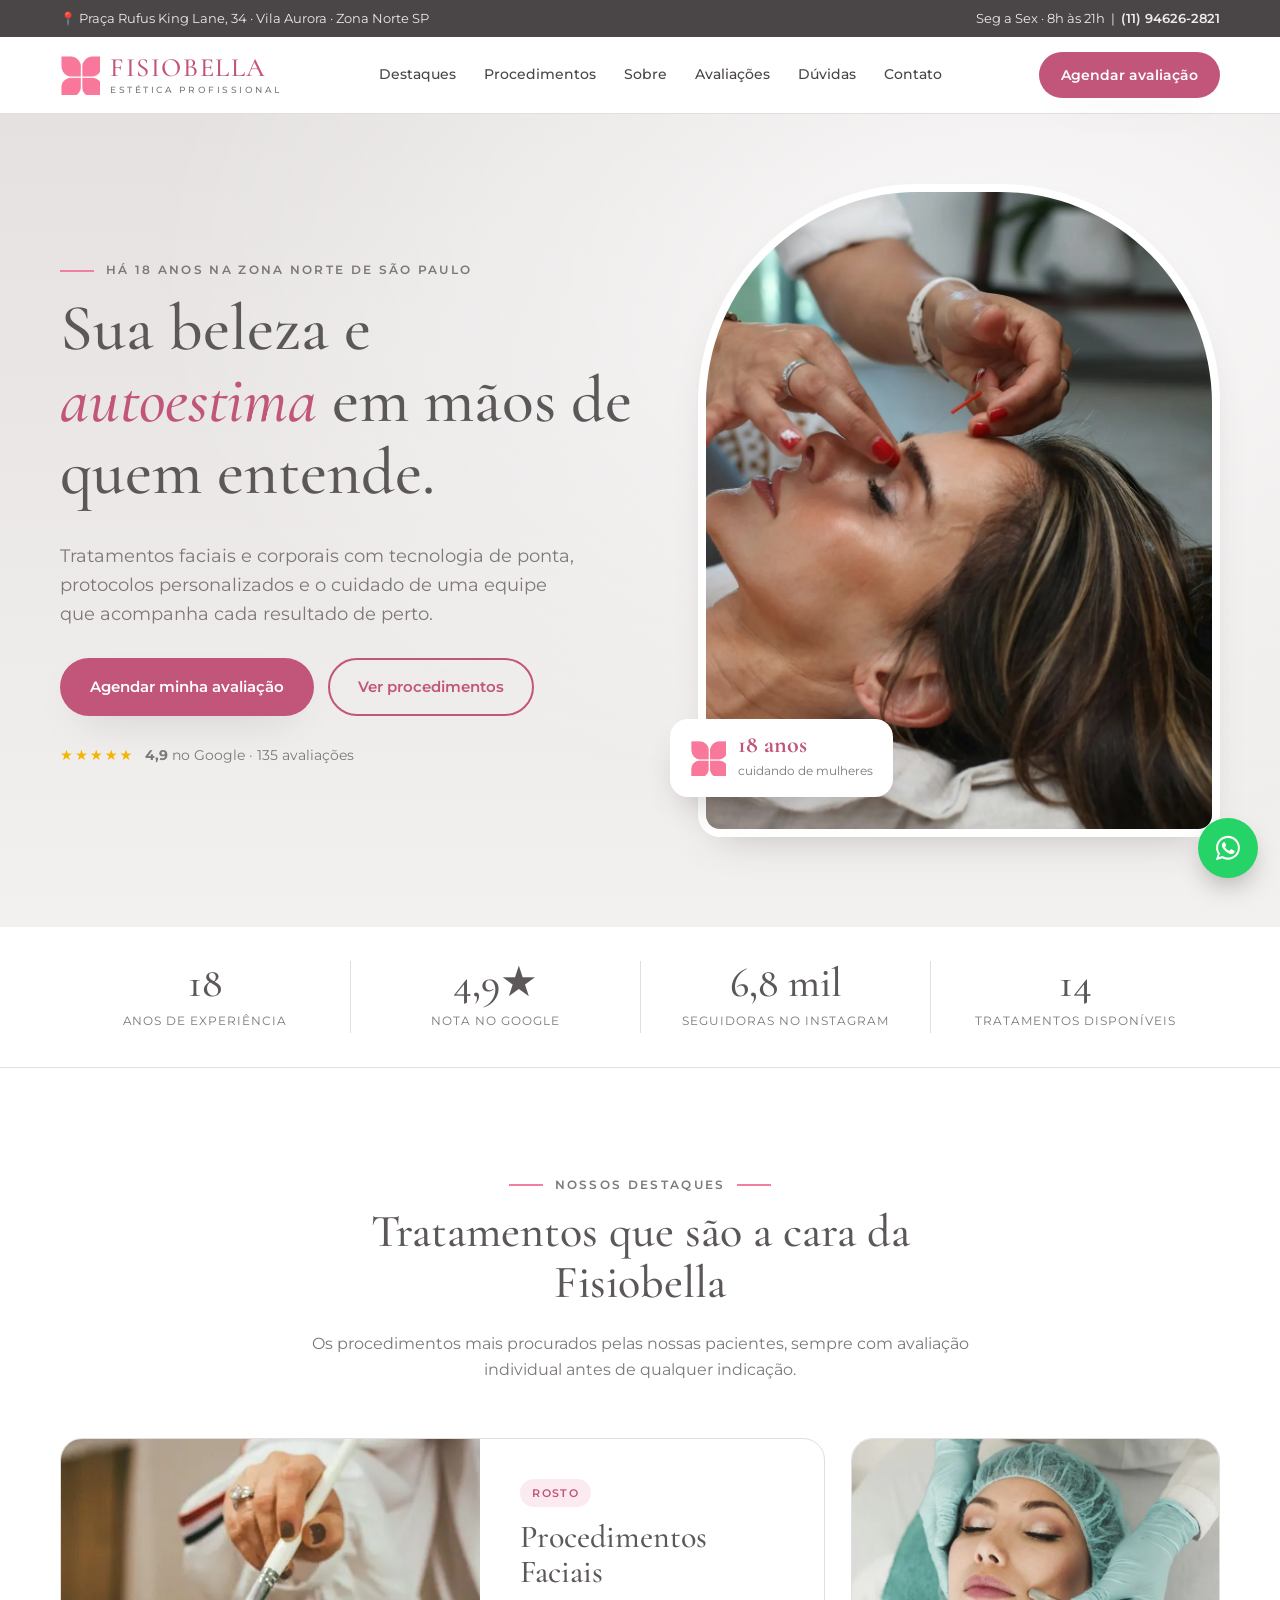
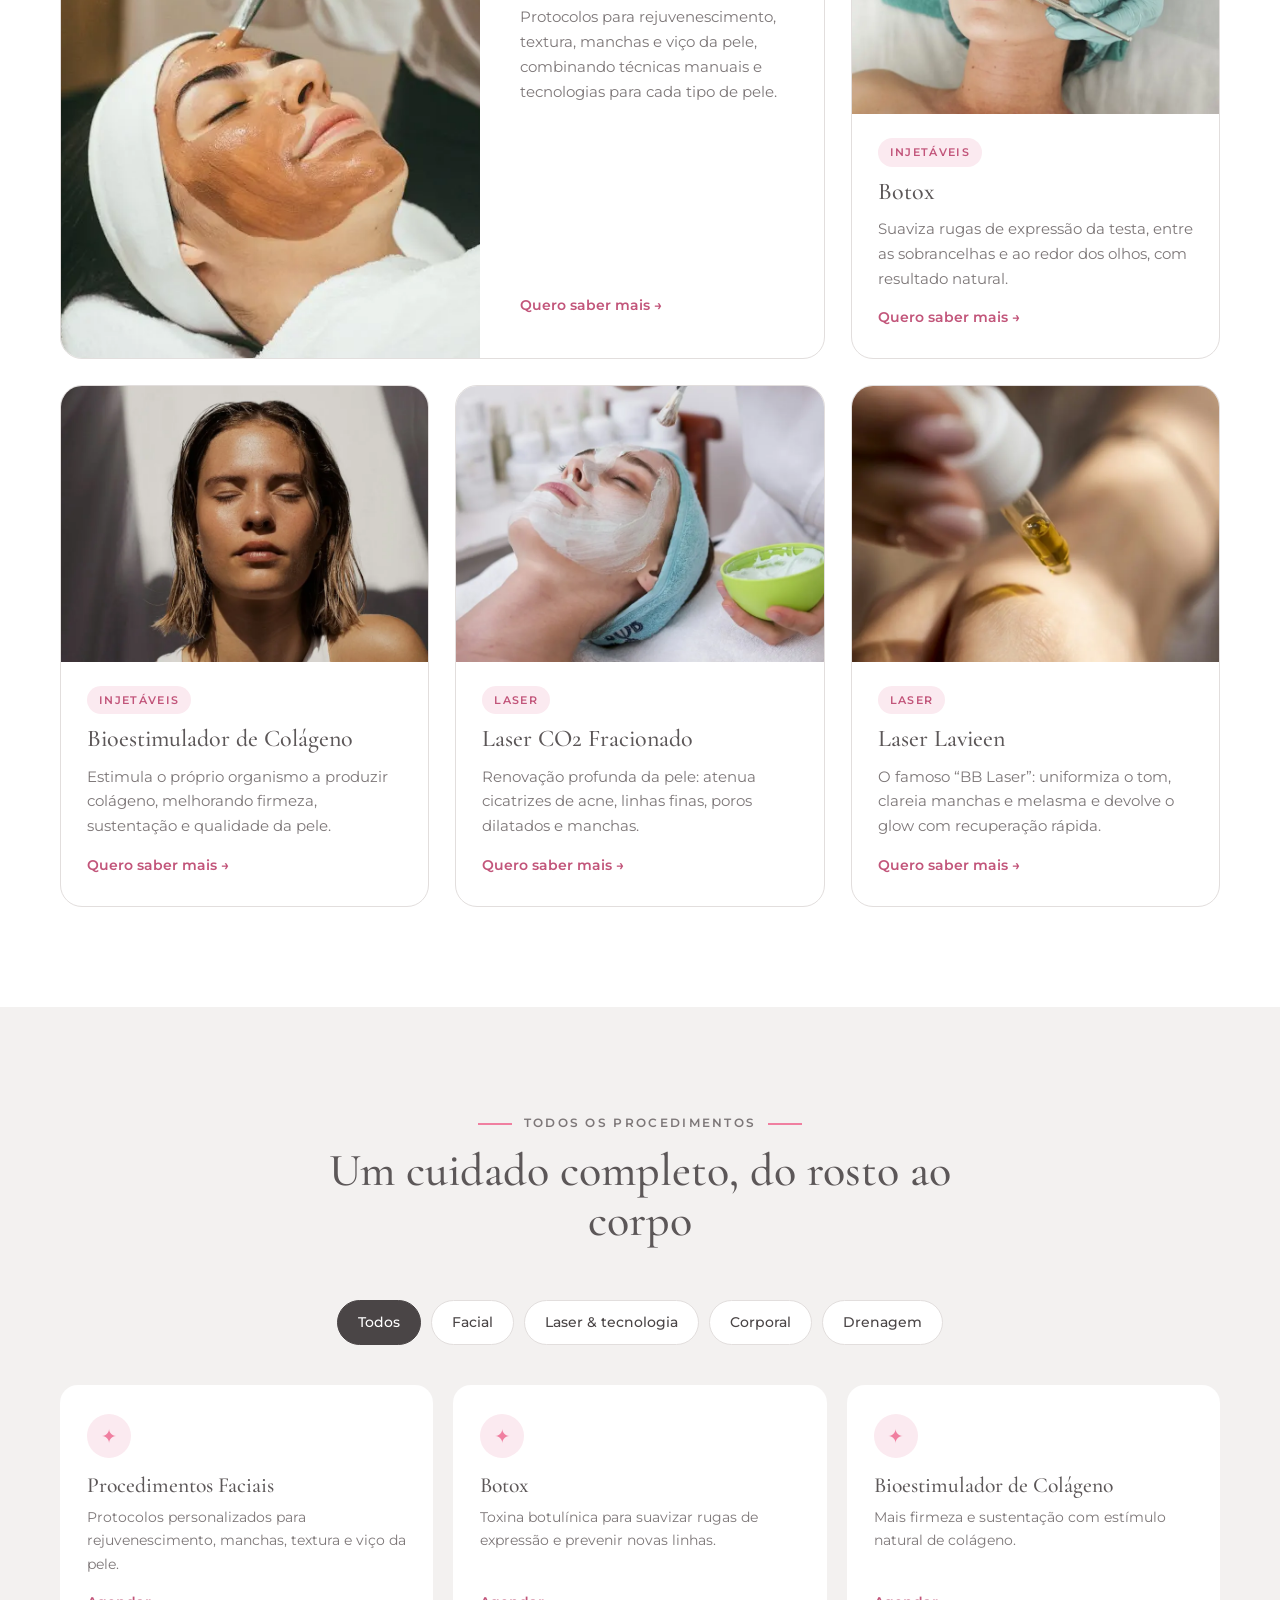
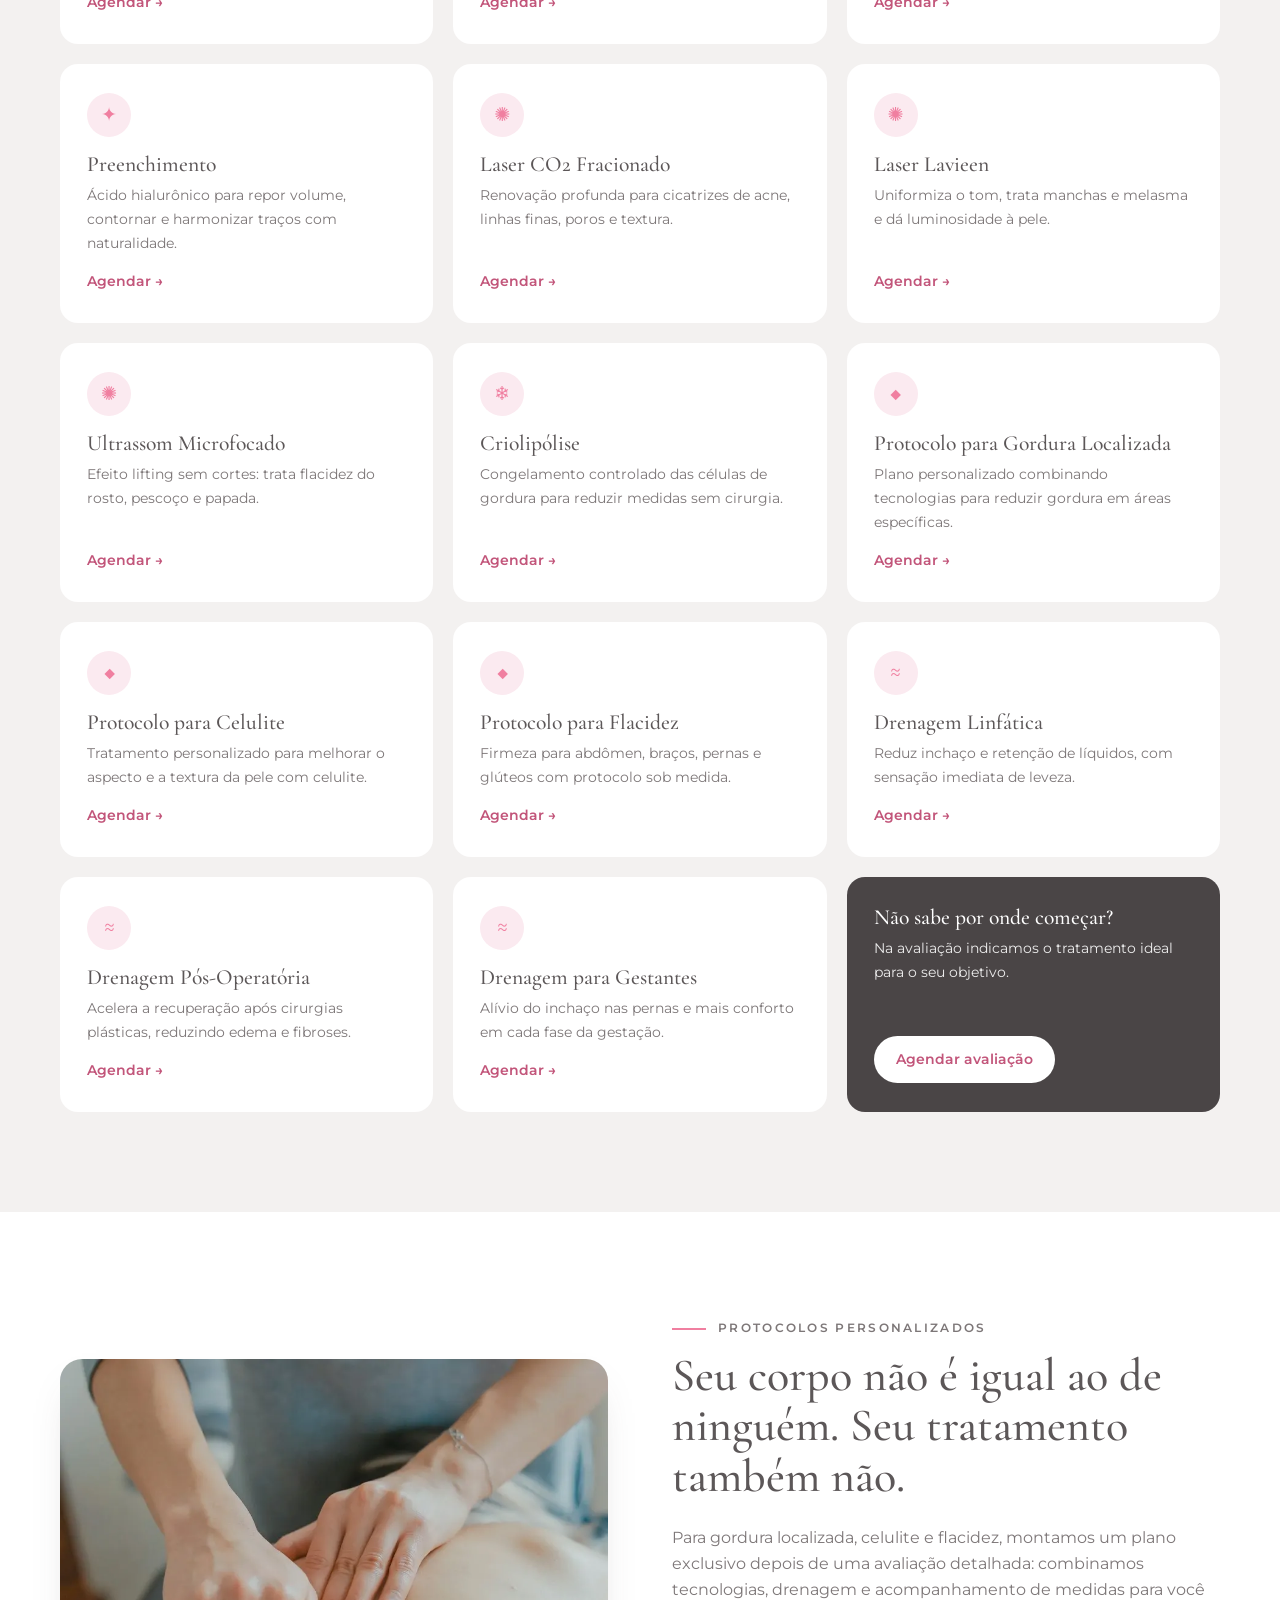
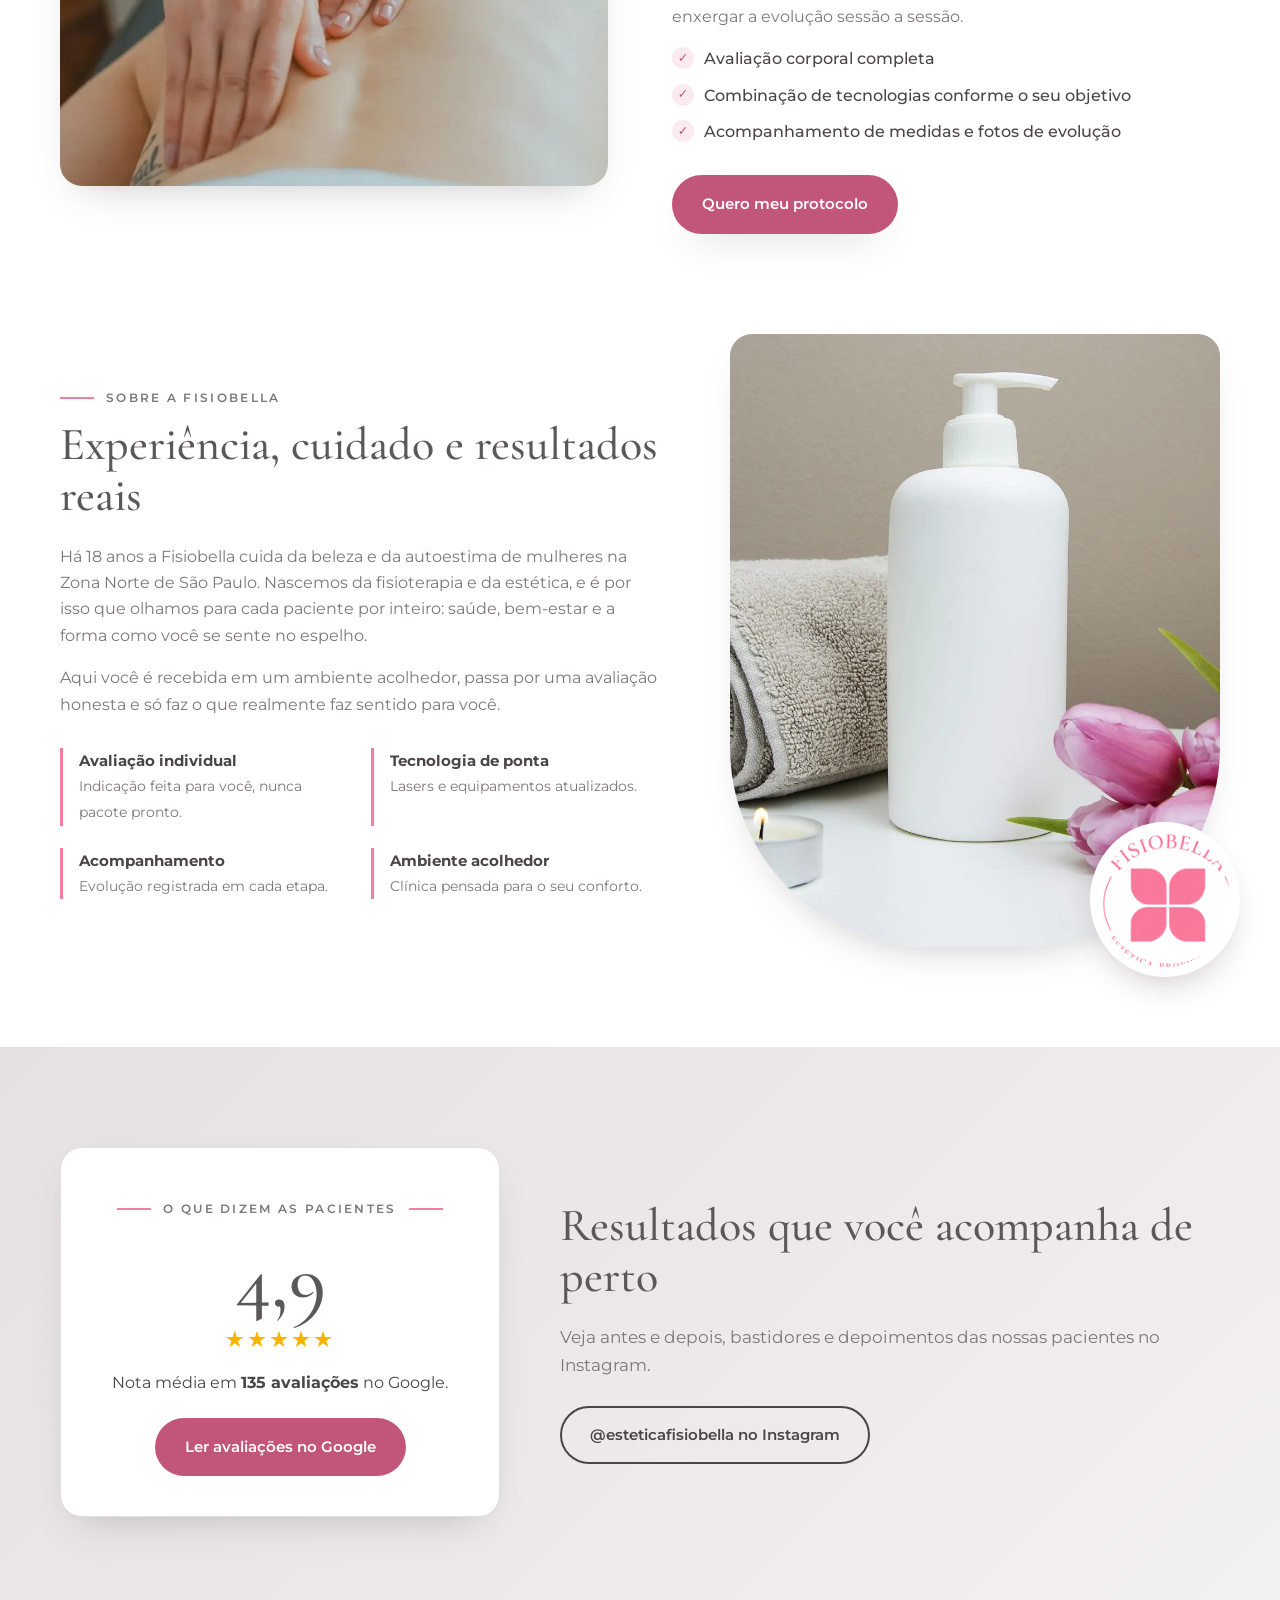
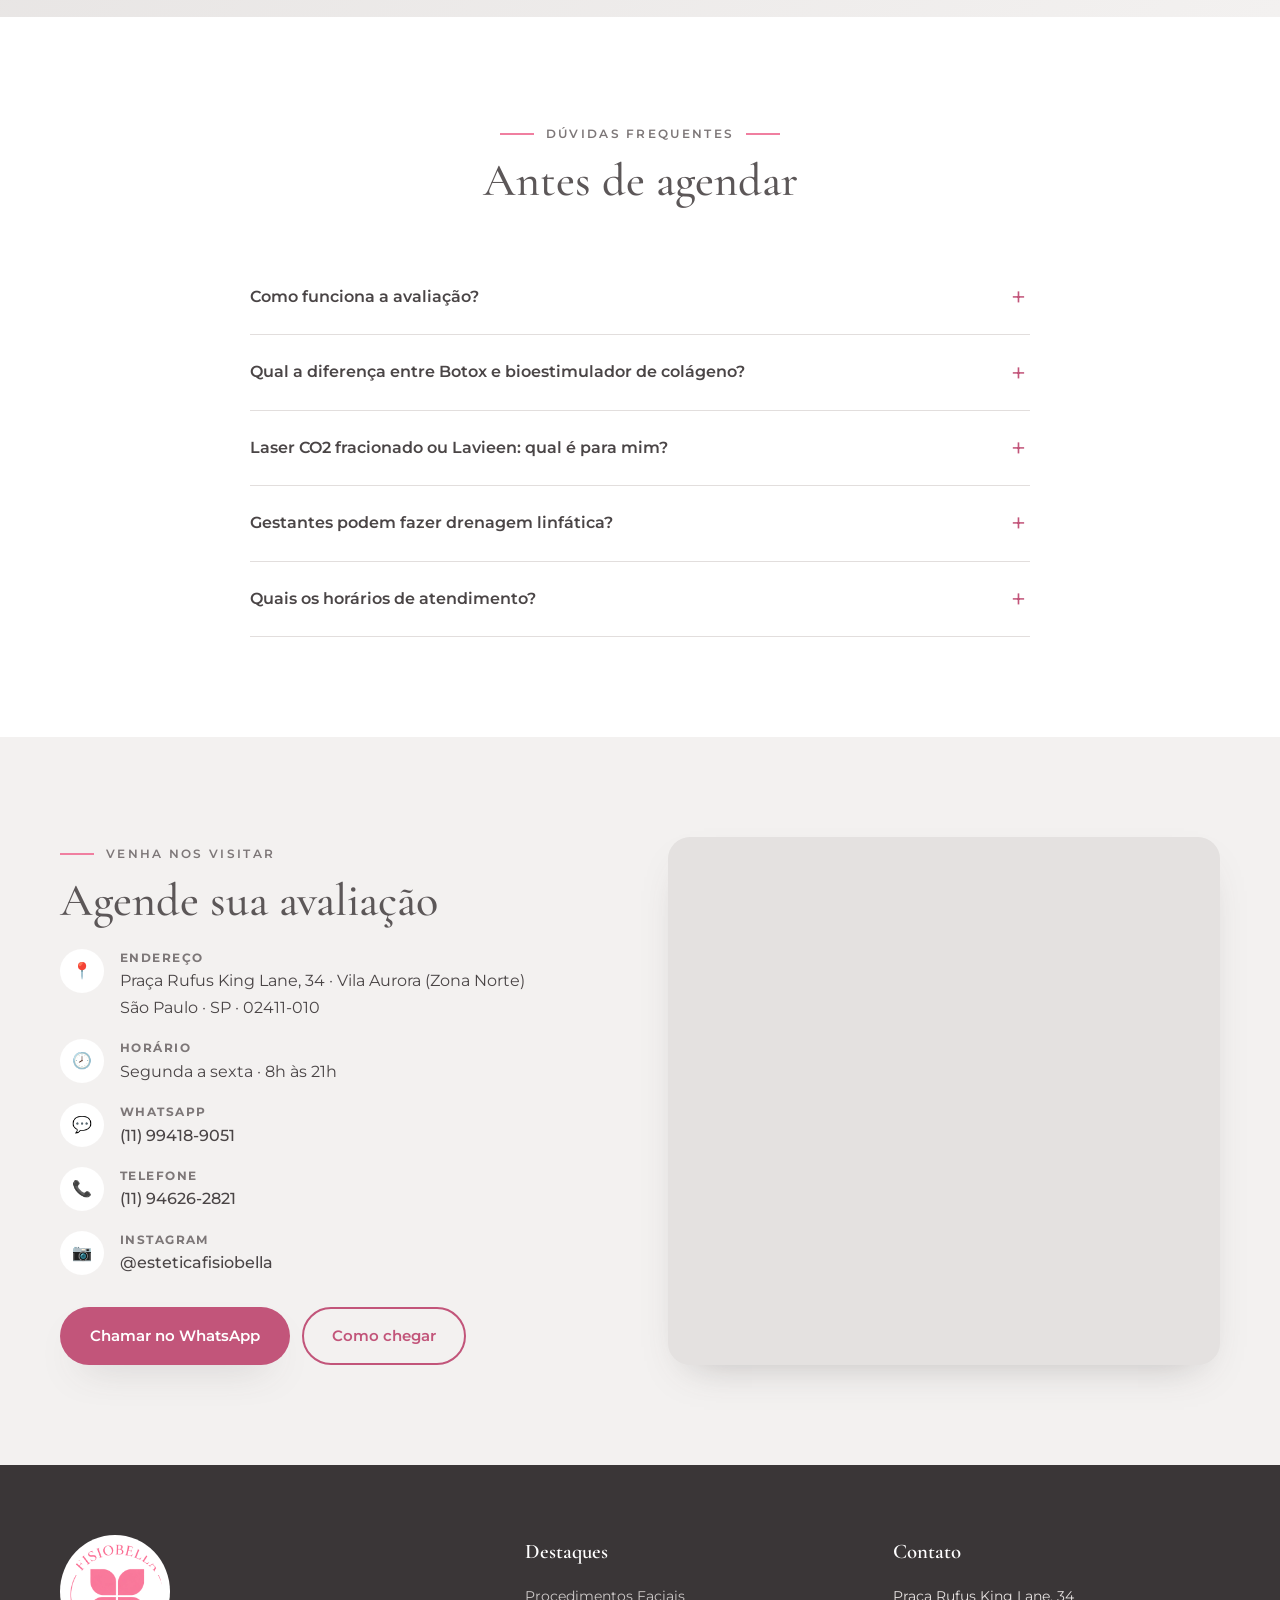
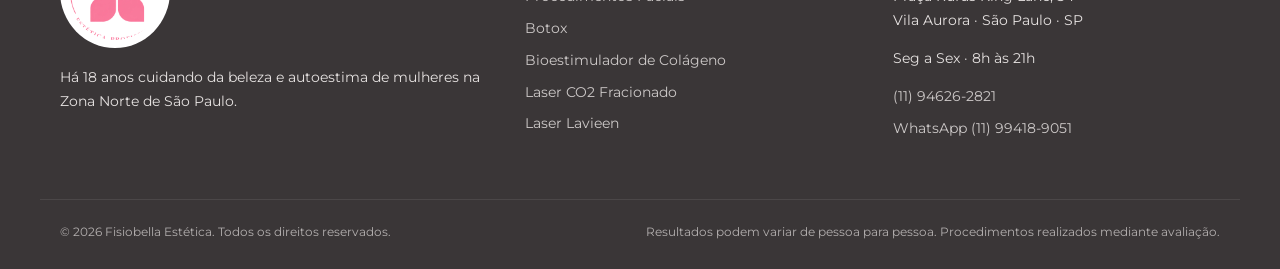
==== commit 4b8dfb01: "Troca a paleta para cinza-pérola e grafite com rosa só nos detalhes Segue a arte "Conheça a Fisiobel" ====
--- a/index.html
+++ b/index.html
@@ -6,7 +6,7 @@
 <title>Fisiobella Estética | Clínica de Estética na Zona Norte de São Paulo</title>
 <meta name="description" content="Há 18 anos cuidando da beleza e autoestima de mulheres. Botox, bioestimulador de colágeno, laser CO2 fracionado, laser Lavieen, drenagem linfática e protocolos corporais na Vila Aurora, Zona Norte de SP.">
 <meta name="robots" content="index, follow">
-<meta name="theme-color" content="#F9789D">
+<meta name="theme-color" content="#E4E1E0">
 <link rel="icon" type="image/png" href="images/simbolo.png">
 <link rel="apple-touch-icon" href="images/simbolo.png">
 
--- a/css/style.css
+++ b/css/style.css
@@ -1,15 +1,17 @@
 :root {
-  --pink: #F9789D;          /* cor do logo */
-  --rose: #C93A6B;          /* rosa profundo para botões e textos (contraste AA) */
-  --rose-dark: #A82A57;
-  --blush: #FDEFF3;
-  --blush-2: #FBE2EA;
-  --ink: #3A2A30;
-  --muted: #6F5D64;
-  --line: #F1D9E1;
+  --pink: #F07FA0;          /* cor do logo, usada só como detalhe */
+  --rose: #C2557A;          /* rosa para botões e links (contraste AA com branco) */
+  --rose-dark: #A6445F;
+  --petal: #FBEAF0;         /* rosinha bem claro para ícones e tags */
+  --blush: #F3F1F0;         /* cinza-pérola das seções */
+  --blush-2: #E4E1E0;       /* cinza do fundo da referência */
+  --ink: #4A4546;           /* grafite */
+  --heading: #5C5758;
+  --muted: #7D7778;
+  --line: #E2DEDD;
   --white: #FFFFFF;
   --radius: 22px;
-  --shadow: 0 18px 40px -20px rgba(169, 42, 87, .35);
+  --shadow: 0 18px 40px -22px rgba(74, 69, 70, .35);
   --serif: "Cormorant Garamond", Georgia, serif;
   --sans: "Montserrat", system-ui, -apple-system, "Segoe UI", sans-serif;
 }
@@ -20,7 +22,7 @@
 body { margin: 0; font-family: var(--sans); color: var(--ink); background: var(--white); line-height: 1.65; font-size: 16px; -webkit-font-smoothing: antialiased; }
 img { max-width: 100%; display: block; }
 a { color: inherit; }
-h1, h2, h3 { font-family: var(--serif); font-weight: 600; line-height: 1.12; margin: 0 0 .5em; color: var(--ink); }
+h1, h2, h3 { font-family: var(--serif); font-weight: 500; line-height: 1.1; margin: 0 0 .5em; color: var(--heading); }
 h1 { font-size: clamp(2.5rem, 5.4vw, 4.1rem); }
 h2 { font-size: clamp(2rem, 3.6vw, 2.9rem); }
 h3 { font-size: 1.5rem; }
@@ -28,7 +30,8 @@
 em { font-style: italic; color: var(--rose); }
 
 .wrap { width: 100%; max-width: 1200px; margin: 0 auto; padding: 0 20px; }
-.eyebrow { font-size: .74rem; font-weight: 600; letter-spacing: .18em; text-transform: uppercase; color: var(--rose); margin-bottom: .9em; }
+.eyebrow { font-size: .72rem; font-weight: 600; letter-spacing: .2em; text-transform: uppercase; color: var(--muted); margin-bottom: 1em; display: inline-flex; align-items: center; gap: 12px; }
+.eyebrow::before { content: ""; width: 34px; height: 2px; background: var(--pink); flex: none; }
 .lead { font-size: 1.1rem; color: var(--muted); max-width: 520px; }
 
 /* Buttons */
@@ -46,7 +49,7 @@
 .link:hover { text-decoration: underline; }
 
 /* Topbar */
-.topbar { background: var(--rose); color: var(--white); font-size: .8rem; }
+.topbar { background: var(--ink); color: #EDEAE9; font-size: .8rem; }
 .topbar .wrap { display: flex; justify-content: space-between; gap: 16px; padding-top: 8px; padding-bottom: 8px; }
 .topbar a { text-decoration: none; font-weight: 600; }
 
@@ -55,7 +58,7 @@
 .site-header .wrap { display: flex; align-items: center; justify-content: space-between; gap: 24px; height: 76px; }
 .logo { display: flex; align-items: center; gap: 10px; text-decoration: none; }
 .logo img { width: 40px; height: 40px; }
-.logo-text { font-family: var(--serif); font-size: 1.65rem; font-weight: 600; color: var(--rose); letter-spacing: .06em; text-transform: uppercase; line-height: 1; }
+.logo-text { font-family: var(--serif); font-size: 1.65rem; font-weight: 600; color: var(--rose); letter-spacing: .06em; text-transform: uppercase; line-height: 1; font-weight: 500; }
 .logo-text small { display: block; font-family: var(--sans); font-size: .56rem; letter-spacing: .28em; color: var(--muted); margin-top: 4px; }
 .main-nav { display: flex; gap: 28px; }
 .main-nav a { text-decoration: none; font-size: .9rem; font-weight: 500; color: var(--ink); position: relative; }
@@ -63,14 +66,14 @@
 .main-nav a:not(.btn):hover::after { width: 100%; }
 .nav-cta { display: flex; align-items: center; gap: 12px; }
 .nav-cta-mobile { display: none; }
-.nav-toggle { display: none; width: 44px; height: 44px; border: 0; background: var(--blush); border-radius: 12px; cursor: pointer; flex-direction: column; align-items: center; justify-content: center; gap: 5px; }
+.nav-toggle { display: none; width: 44px; height: 44px; border: 0; background: var(--petal); border-radius: 12px; cursor: pointer; flex-direction: column; align-items: center; justify-content: center; gap: 5px; }
 .nav-toggle span { width: 20px; height: 2px; background: var(--rose); transition: transform .25s, opacity .25s; }
 .nav-open .nav-toggle span:nth-child(1) { transform: translateY(7px) rotate(45deg); }
 .nav-open .nav-toggle span:nth-child(2) { opacity: 0; }
 .nav-open .nav-toggle span:nth-child(3) { transform: translateY(-7px) rotate(-45deg); }
 
 /* Hero */
-.hero { background: radial-gradient(ellipse at 85% 10%, var(--blush-2), transparent 55%), linear-gradient(180deg, var(--blush) 0%, var(--white) 100%); padding: 70px 0 90px; overflow: hidden; }
+.hero { background: radial-gradient(ellipse at 80% 20%, #FAF9F9 0%, transparent 60%), linear-gradient(180deg, var(--blush-2) 0%, var(--blush) 100%); padding: 70px 0 90px; overflow: hidden; }
 .hero-grid { display: grid; grid-template-columns: 1.05fr .95fr; gap: 60px; align-items: center; }
 .hero-actions { display: flex; flex-wrap: wrap; gap: 14px; margin: 30px 0 28px; }
 .hero-rating { display: flex; align-items: center; gap: 10px; font-size: .9rem; color: var(--muted); }
@@ -84,17 +87,18 @@
 .hero-media::before { content: ""; position: absolute; width: 140px; height: 140px; right: -40px; top: -30px; background: url("../images/simbolo.png") center/contain no-repeat; opacity: .18; z-index: -1; }
 
 /* Stats */
-.stats { background: var(--rose); color: var(--white); }
+.stats { background: var(--white); color: var(--ink); border-bottom: 1px solid var(--line); }
 .stats-grid { display: grid; grid-template-columns: repeat(4, 1fr); text-align: center; padding-top: 34px; padding-bottom: 34px; }
-.stats-grid div + div { border-left: 1px solid rgba(255,255,255,.25); }
-.stats-grid strong { display: block; font-family: var(--serif); font-size: 2.4rem; line-height: 1.1; }
-.stats-grid span { font-size: .82rem; opacity: .9; }
+.stats-grid div + div { border-left: 1px solid var(--line); }
+.stats-grid strong { display: block; font-family: var(--serif); font-weight: 500; font-size: 2.6rem; line-height: 1.1; color: var(--heading); }
+.stats-grid span { font-size: .78rem; letter-spacing: .08em; text-transform: uppercase; color: var(--muted); }
 
 /* Sections */
 .section { padding: 100px 0; }
 .section-soft { background: var(--blush); }
 .section-head { text-align: center; max-width: 680px; margin: 0 auto 54px; }
 .section-head p:last-child { color: var(--muted); }
+.section-head .eyebrow::after, .reviews-score .eyebrow::after { content: ""; width: 34px; height: 2px; background: var(--pink); flex: none; }
 
 /* Destaques */
 .feature-grid { display: grid; grid-template-columns: repeat(3, 1fr); gap: 26px; }
@@ -107,21 +111,21 @@
 .feature-lg img { width: 55%; flex: none; aspect-ratio: auto; min-height: 320px; }
 .feature-lg .feature-body { justify-content: center; padding: 40px; }
 .feature-lg h3 { font-size: 2rem; }
-.tag { align-self: flex-start; font-size: .7rem; font-weight: 600; letter-spacing: .12em; text-transform: uppercase; color: var(--rose); background: var(--blush); padding: 5px 12px; border-radius: 999px; margin-bottom: 12px; }
+.tag { align-self: flex-start; font-size: .7rem; font-weight: 600; letter-spacing: .12em; text-transform: uppercase; color: var(--rose); background: var(--petal); padding: 5px 12px; border-radius: 999px; margin-bottom: 12px; }
 
 /* Procedimentos */
 .tabs { display: flex; flex-wrap: wrap; justify-content: center; gap: 10px; margin-bottom: 40px; }
 .tab { font: inherit; font-size: .88rem; font-weight: 500; padding: 10px 20px; border-radius: 999px; border: 1px solid var(--line); background: var(--white); color: var(--ink); cursor: pointer; transition: all .2s; }
 .tab:hover { border-color: var(--pink); }
-.tab.is-active { background: var(--rose); border-color: var(--rose); color: var(--white); }
+.tab.is-active { background: var(--ink); border-color: var(--ink); color: var(--white); }
 .proc-grid { display: grid; grid-template-columns: repeat(3, 1fr); gap: 20px; }
 .proc { background: var(--white); border-radius: 18px; padding: 28px 26px; border: 1px solid transparent; transition: border-color .2s, transform .2s, box-shadow .2s; display: flex; flex-direction: column; }
 .proc:hover { border-color: var(--pink); transform: translateY(-4px); box-shadow: var(--shadow); }
 .proc h3 { font-size: 1.35rem; margin-bottom: .35em; }
 .proc p { color: var(--muted); font-size: .9rem; flex: 1; }
-.proc-icon { width: 44px; height: 44px; border-radius: 50%; display: grid; place-items: center; background: var(--blush); color: var(--pink); font-size: 1.2rem; margin-bottom: 16px; }
+.proc-icon { width: 44px; height: 44px; border-radius: 50%; display: grid; place-items: center; background: var(--petal); color: var(--pink); font-size: 1.2rem; margin-bottom: 16px; }
 .proc.is-hidden { display: none; }
-.proc.proc-cta { background: var(--rose); color: var(--white); }
+.proc.proc-cta { background: var(--ink); color: var(--white); }
 .proc-cta h3 { color: var(--white); }
 .proc-cta p { color: rgba(255,255,255,.9); }
 .proc-cta .btn { align-self: flex-start; }
@@ -133,7 +137,7 @@
 .split-copy > p:not(.eyebrow) { color: var(--muted); }
 .checks { list-style: none; padding: 0; margin: 0 0 30px; }
 .checks li { padding-left: 32px; position: relative; margin-bottom: 10px; font-weight: 500; }
-.checks li::before { content: "✓"; position: absolute; left: 0; top: 1px; width: 22px; height: 22px; border-radius: 50%; background: var(--blush); color: var(--rose); display: grid; place-items: center; font-size: .78rem; font-weight: 700; }
+.checks li::before { content: "✓"; position: absolute; left: 0; top: 1px; width: 22px; height: 22px; border-radius: 50%; background: var(--petal); color: var(--rose); display: grid; place-items: center; font-size: .78rem; font-weight: 700; }
 
 /* Sobre */
 .about-grid { display: grid; grid-template-columns: 1.1fr .9fr; gap: 70px; align-items: center; }
@@ -147,14 +151,18 @@
 .about-logo { position: absolute; width: 150px; height: auto; right: -20px; bottom: -30px; background: var(--white); border-radius: 50%; padding: 10px; box-shadow: 0 16px 34px -14px rgba(58,42,48,.3); }
 
 /* Avaliações */
-.section-rose { background: linear-gradient(135deg, var(--rose) 0%, var(--pink) 100%); color: var(--white); }
-.section-rose h2, .section-rose .eyebrow { color: var(--white); }
+.section-rose { background: linear-gradient(135deg, var(--blush-2) 0%, var(--blush) 100%); color: var(--ink); }
+.section-rose .btn-light { background: var(--rose); color: var(--white); }
+.section-rose .btn-light:hover { background: var(--rose-dark); }
+.section-rose .btn-outline-light { border-color: var(--ink); color: var(--ink); }
+.section-rose .btn-outline-light:hover { background: var(--ink); color: var(--white); }
+.score strong { color: var(--heading); font-weight: 500; }
 .reviews { display: grid; grid-template-columns: .8fr 1.2fr; gap: 60px; align-items: center; }
-.reviews-score { background: rgba(255,255,255,.12); border: 1px solid rgba(255,255,255,.3); border-radius: var(--radius); padding: 40px; text-align: center; }
+.reviews-score { background: var(--white); border: 1px solid var(--line); box-shadow: var(--shadow); border-radius: var(--radius); padding: 40px; text-align: center; }
 .score strong { font-family: var(--serif); font-size: 5rem; line-height: 1; display: block; }
 .score .stars { font-size: 1.4rem; }
 .reviews-score p { margin: 12px 0 22px; }
-.reviews-cta p { opacity: .92; font-size: 1.05rem; margin-bottom: 26px; }
+.reviews-cta p { color: var(--muted); font-size: 1.05rem; margin-bottom: 26px; }
 
 /* FAQ */
 .faq-wrap { max-width: 820px; }
@@ -169,7 +177,7 @@
 .contact-grid { display: grid; grid-template-columns: 1fr 1fr; gap: 56px; align-items: stretch; }
 .contact-list { list-style: none; padding: 0; margin: 0 0 30px; }
 .contact-list li { display: flex; gap: 16px; margin-bottom: 18px; }
-.contact-list strong { display: block; font-size: .78rem; letter-spacing: .1em; text-transform: uppercase; color: var(--rose); }
+.contact-list strong { display: block; font-size: .74rem; letter-spacing: .12em; text-transform: uppercase; color: var(--muted); }
 .contact-list a { text-decoration: none; font-weight: 500; }
 .contact-list a:hover { color: var(--rose); }
 .ci { width: 44px; height: 44px; flex: none; border-radius: 50%; background: var(--white); display: grid; place-items: center; }
@@ -178,7 +186,7 @@
 .map iframe { width: 100%; height: 100%; min-height: 420px; border: 0; display: block; }
 
 /* Footer */
-.site-footer { background: #2E2126; color: #E9DCE1; padding: 70px 0 0; font-size: .9rem; }
+.site-footer { background: #3A3637; color: #E6E2E1; padding: 70px 0 0; font-size: .9rem; }
 .footer-grid { display: grid; grid-template-columns: 1.3fr 1fr 1fr; gap: 40px; padding-bottom: 50px; }
 .footer-logo { width: 110px; height: auto; background: var(--white); border-radius: 50%; padding: 8px; margin-bottom: 18px; }
 .site-footer h4 { font-family: var(--serif); font-size: 1.3rem; color: var(--white); margin: 0 0 16px; font-weight: 600; }
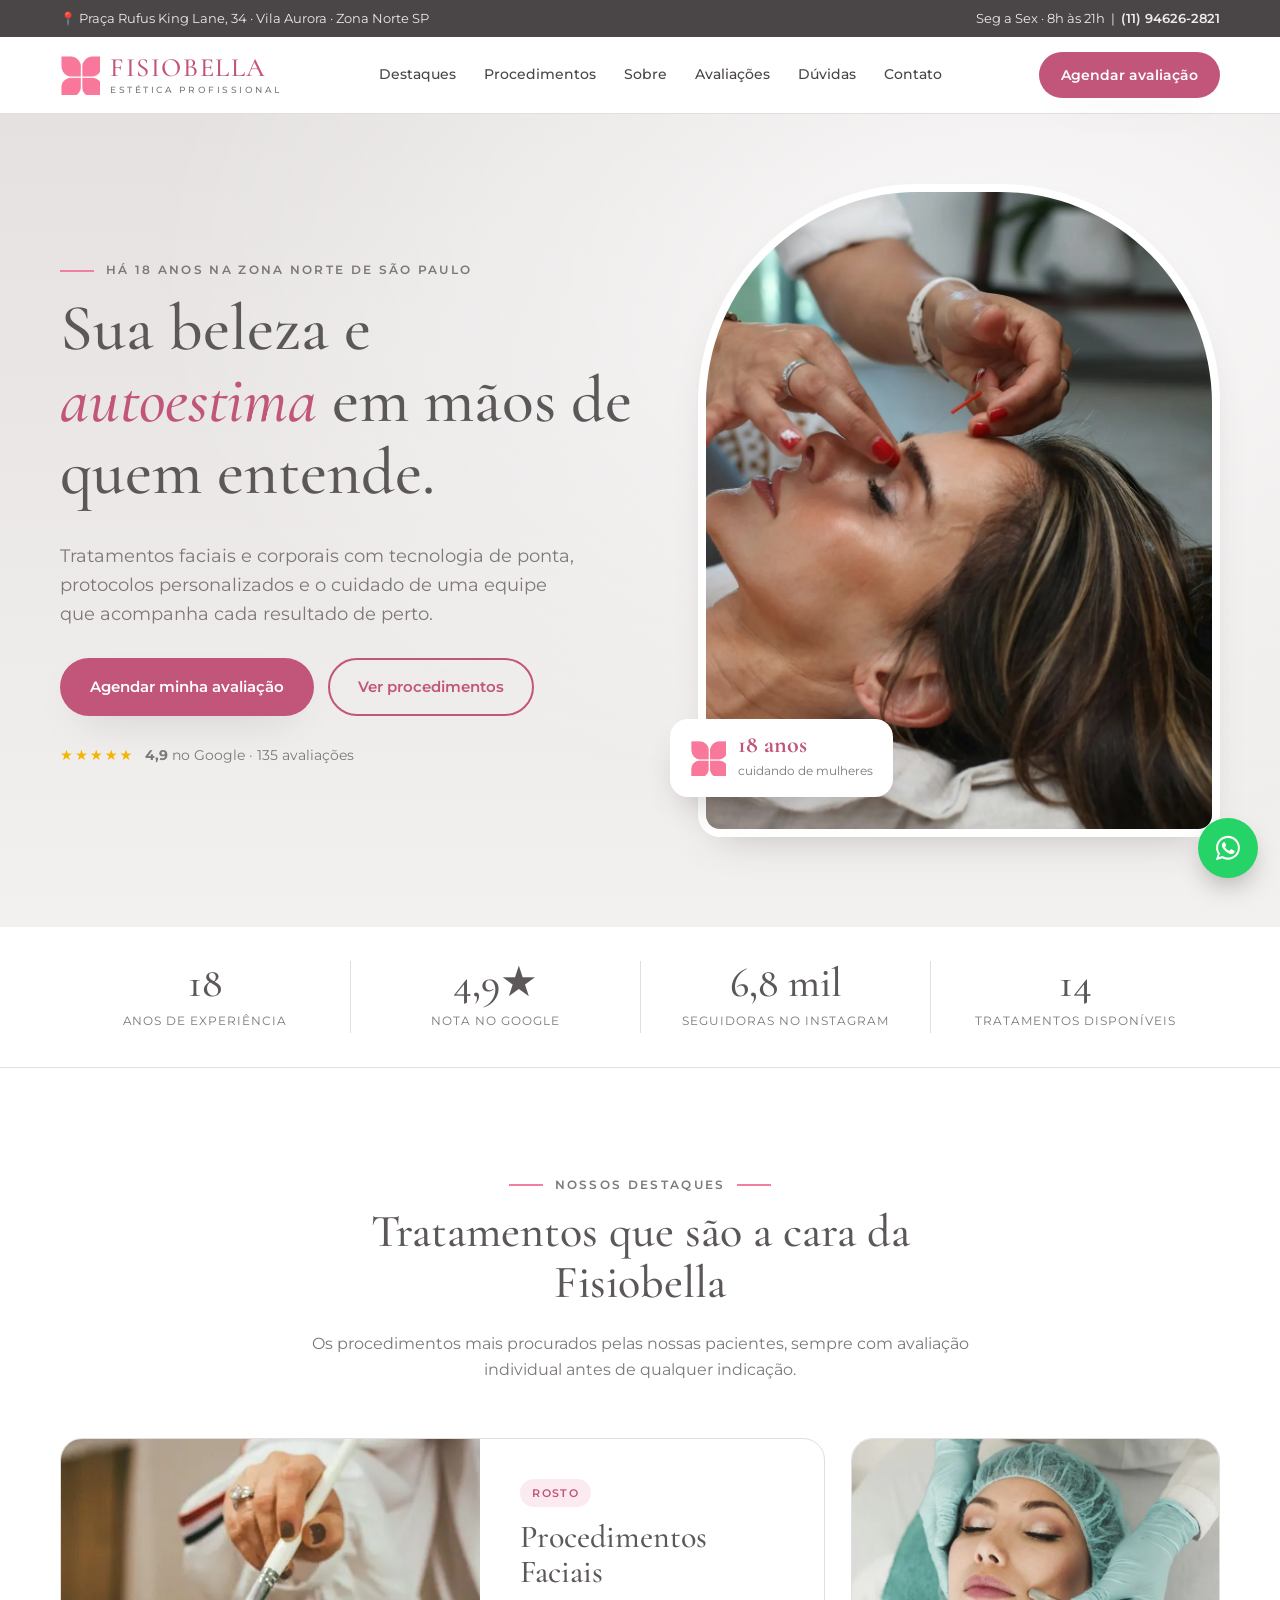
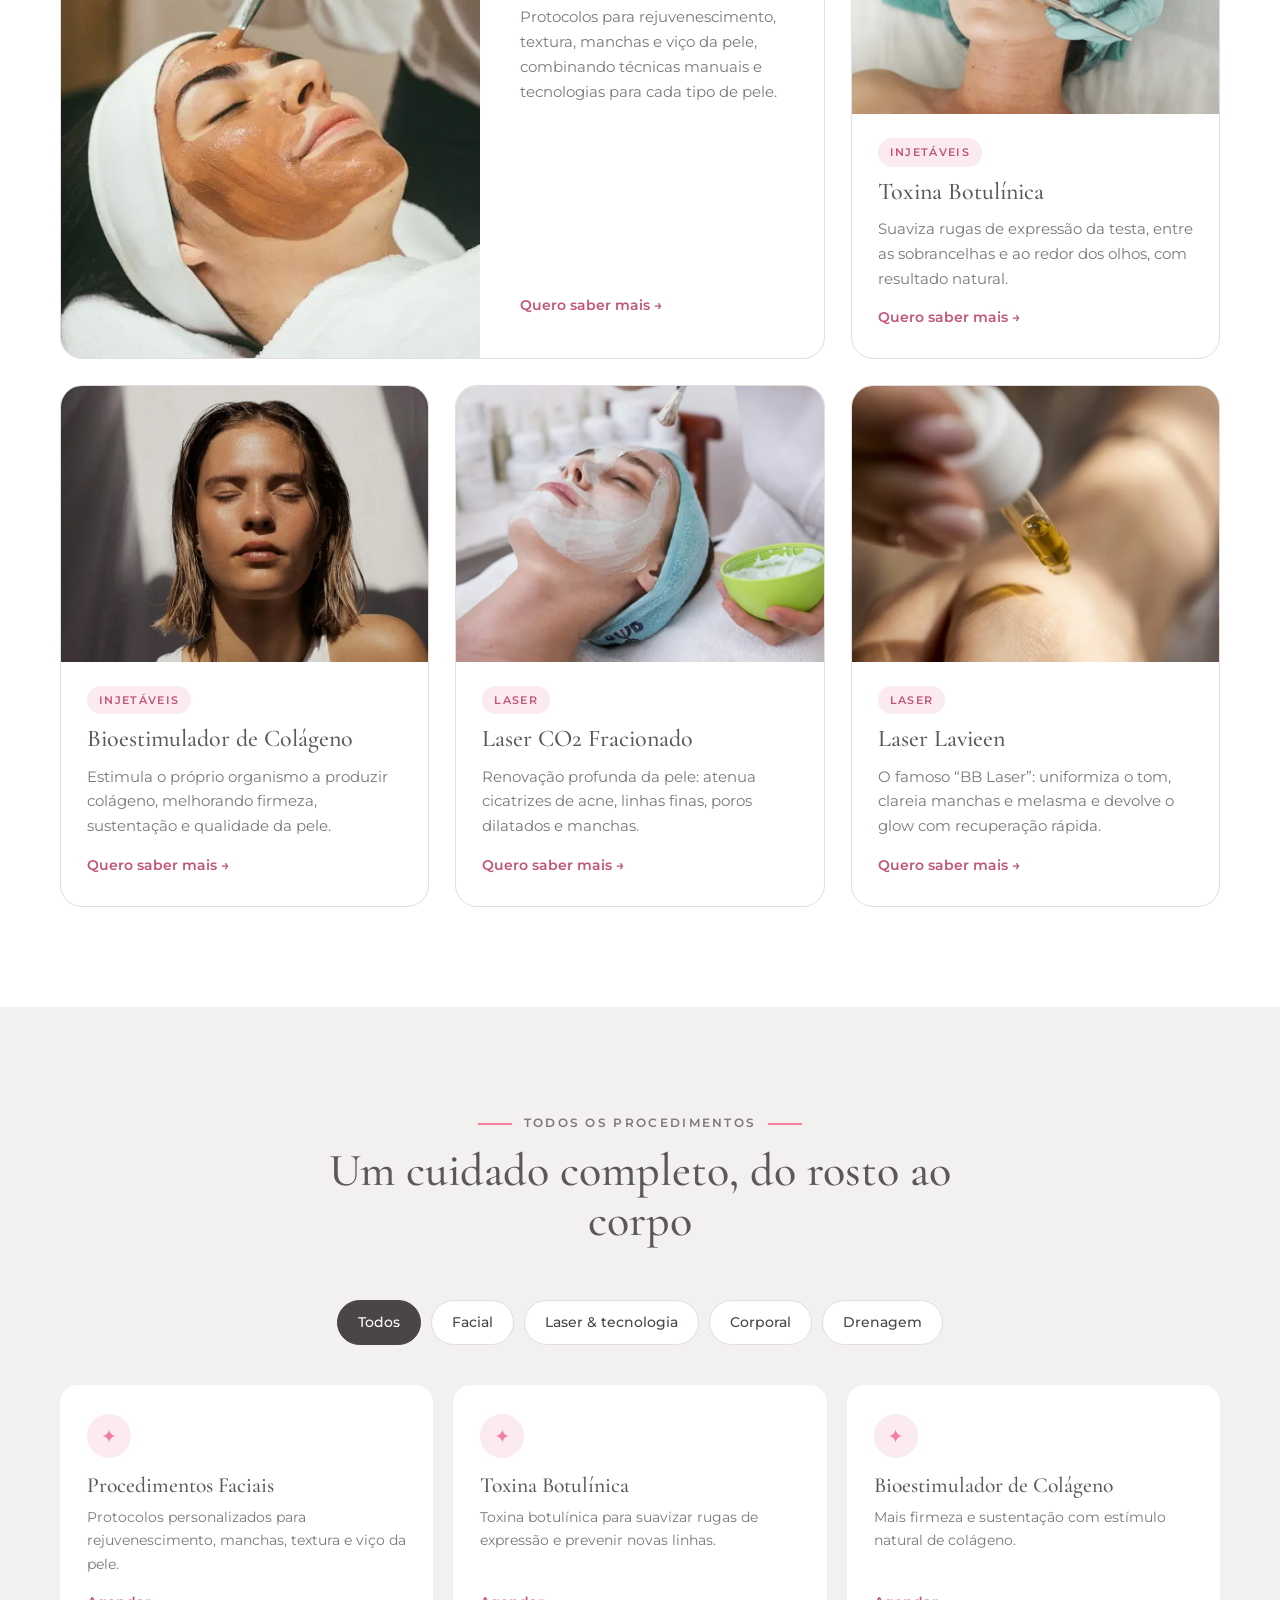
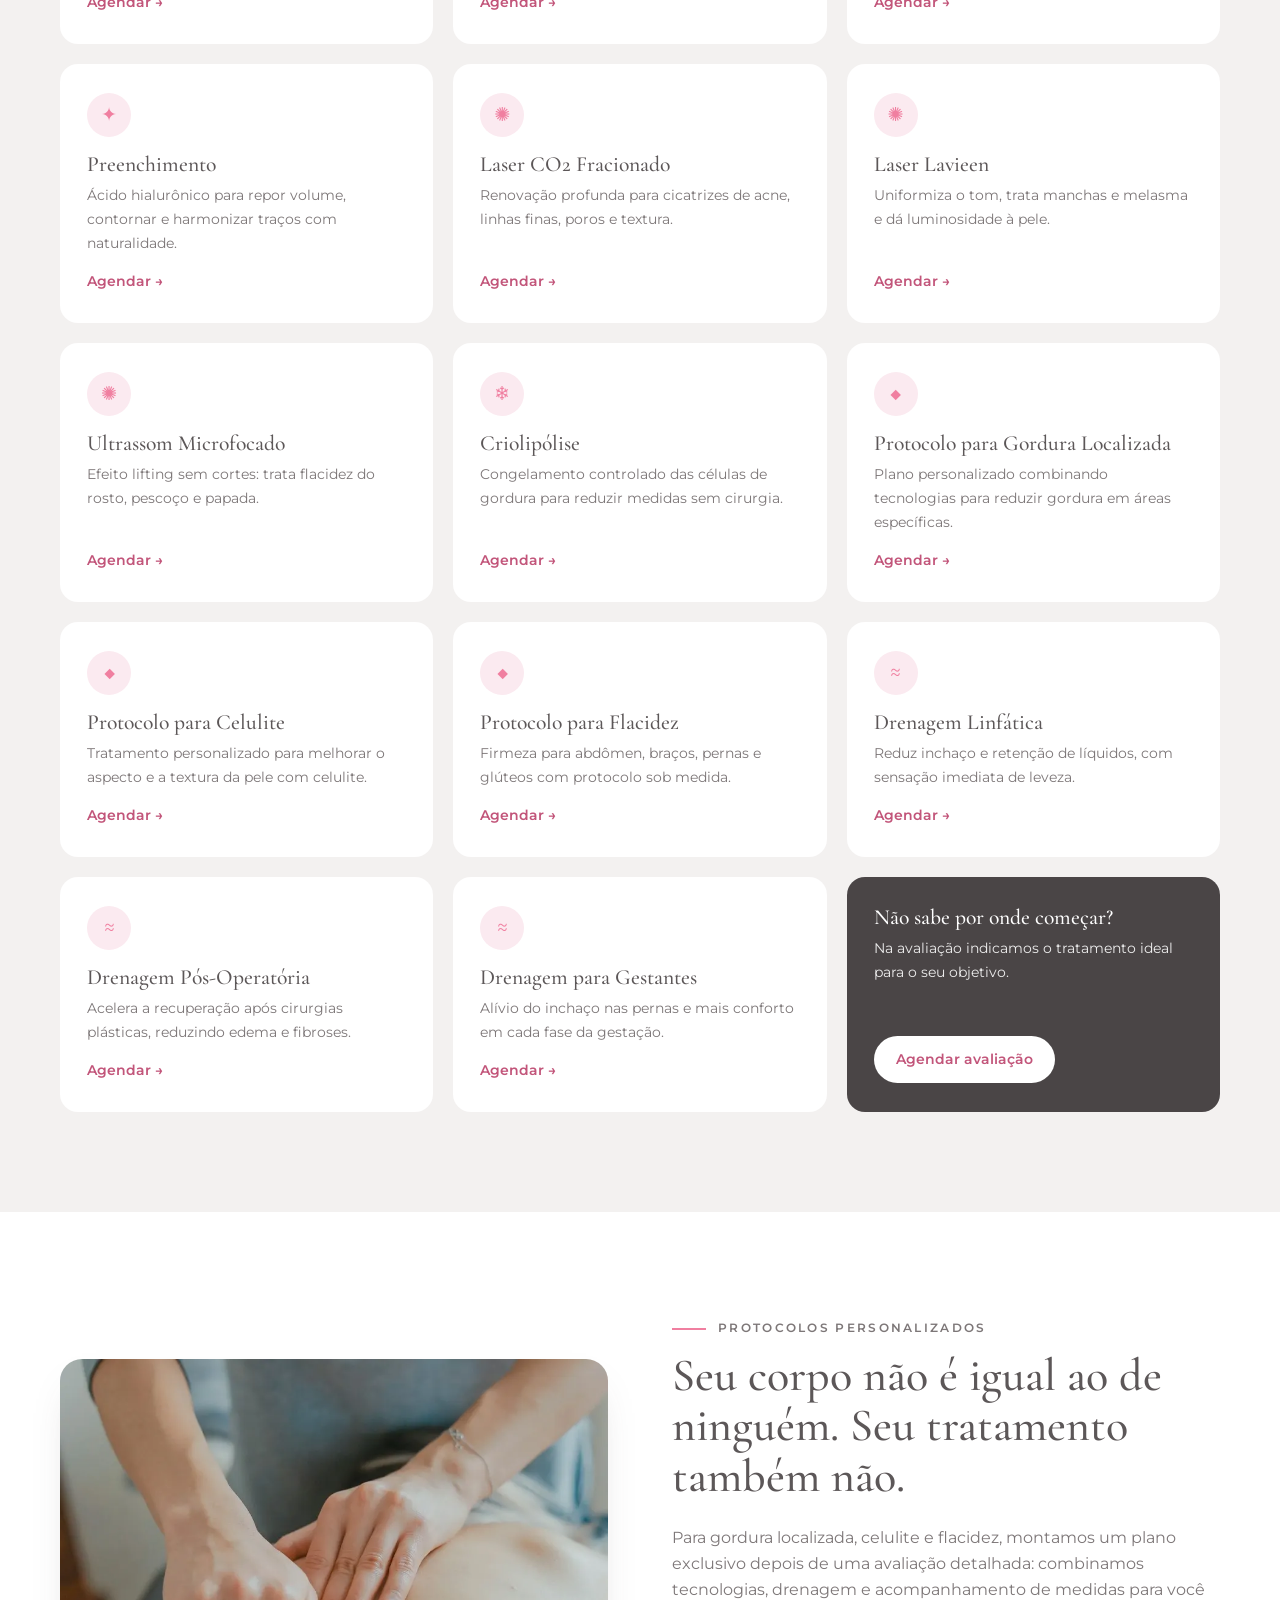
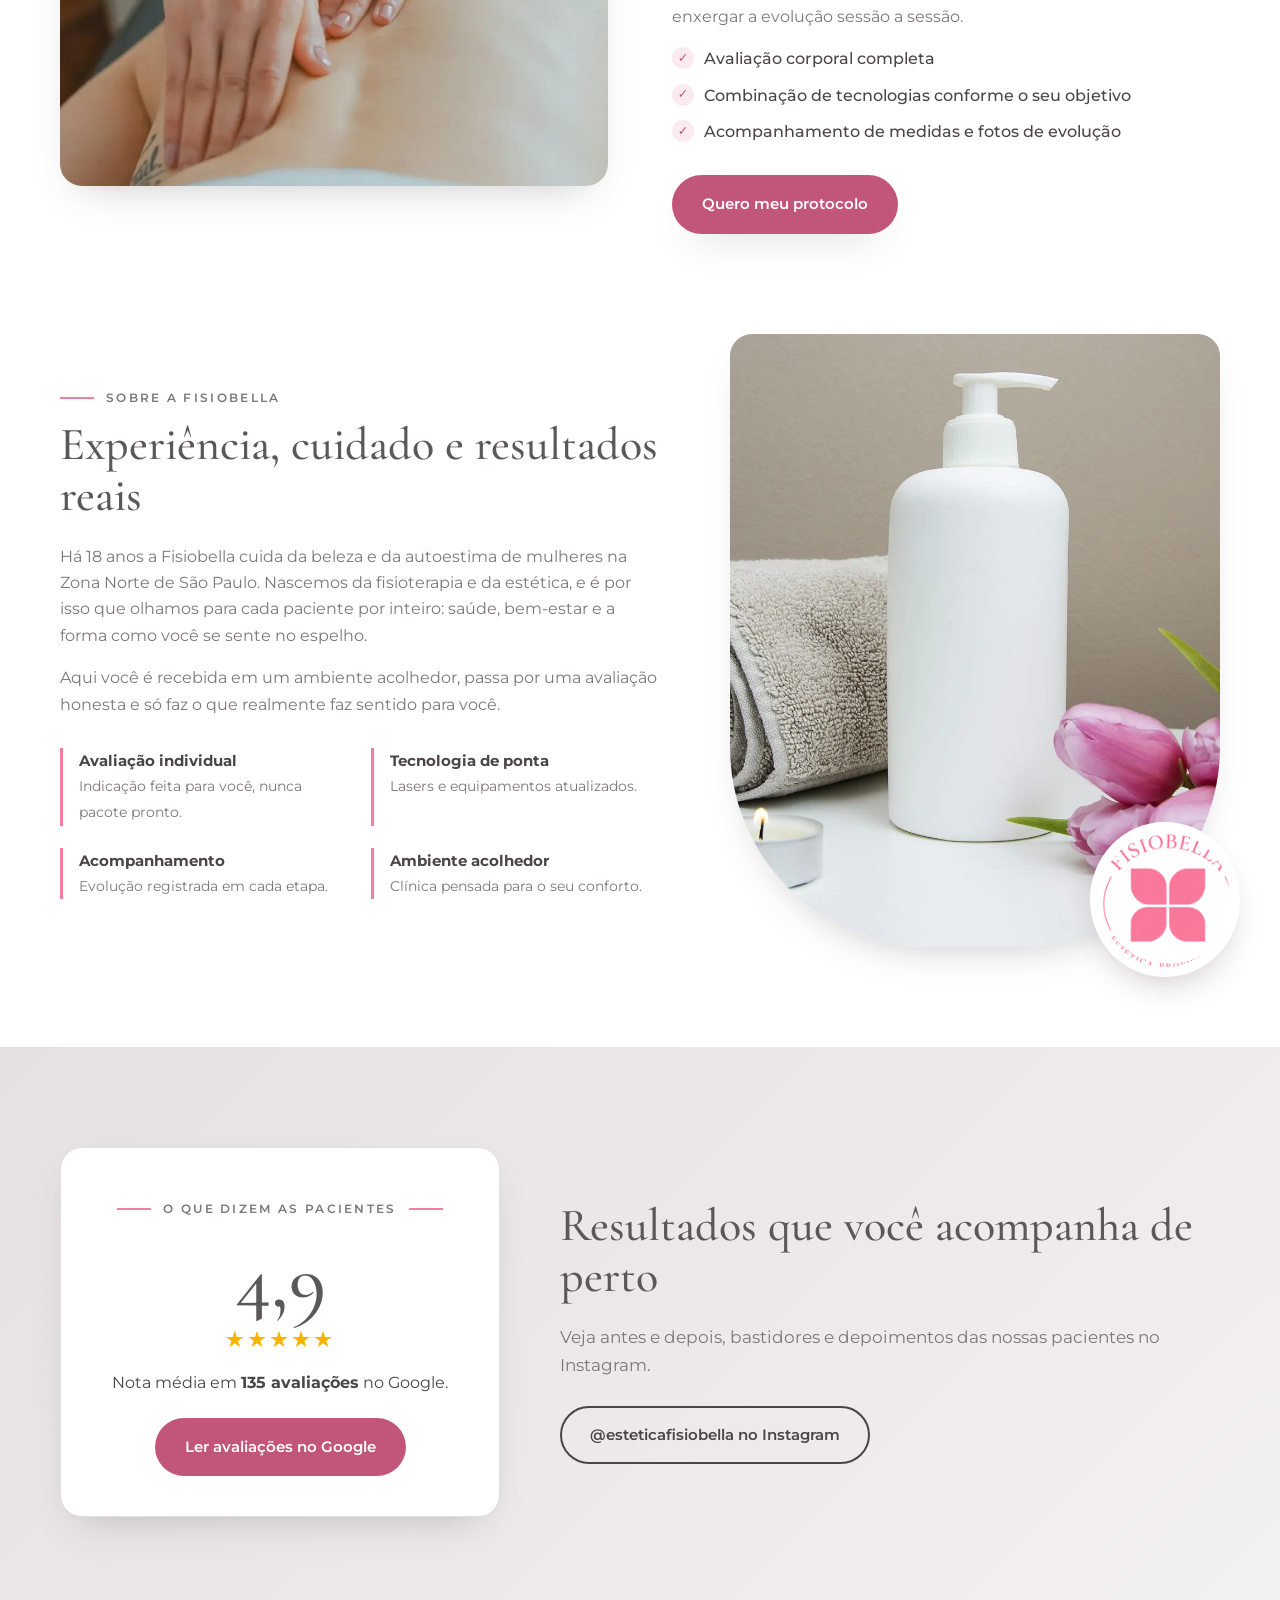
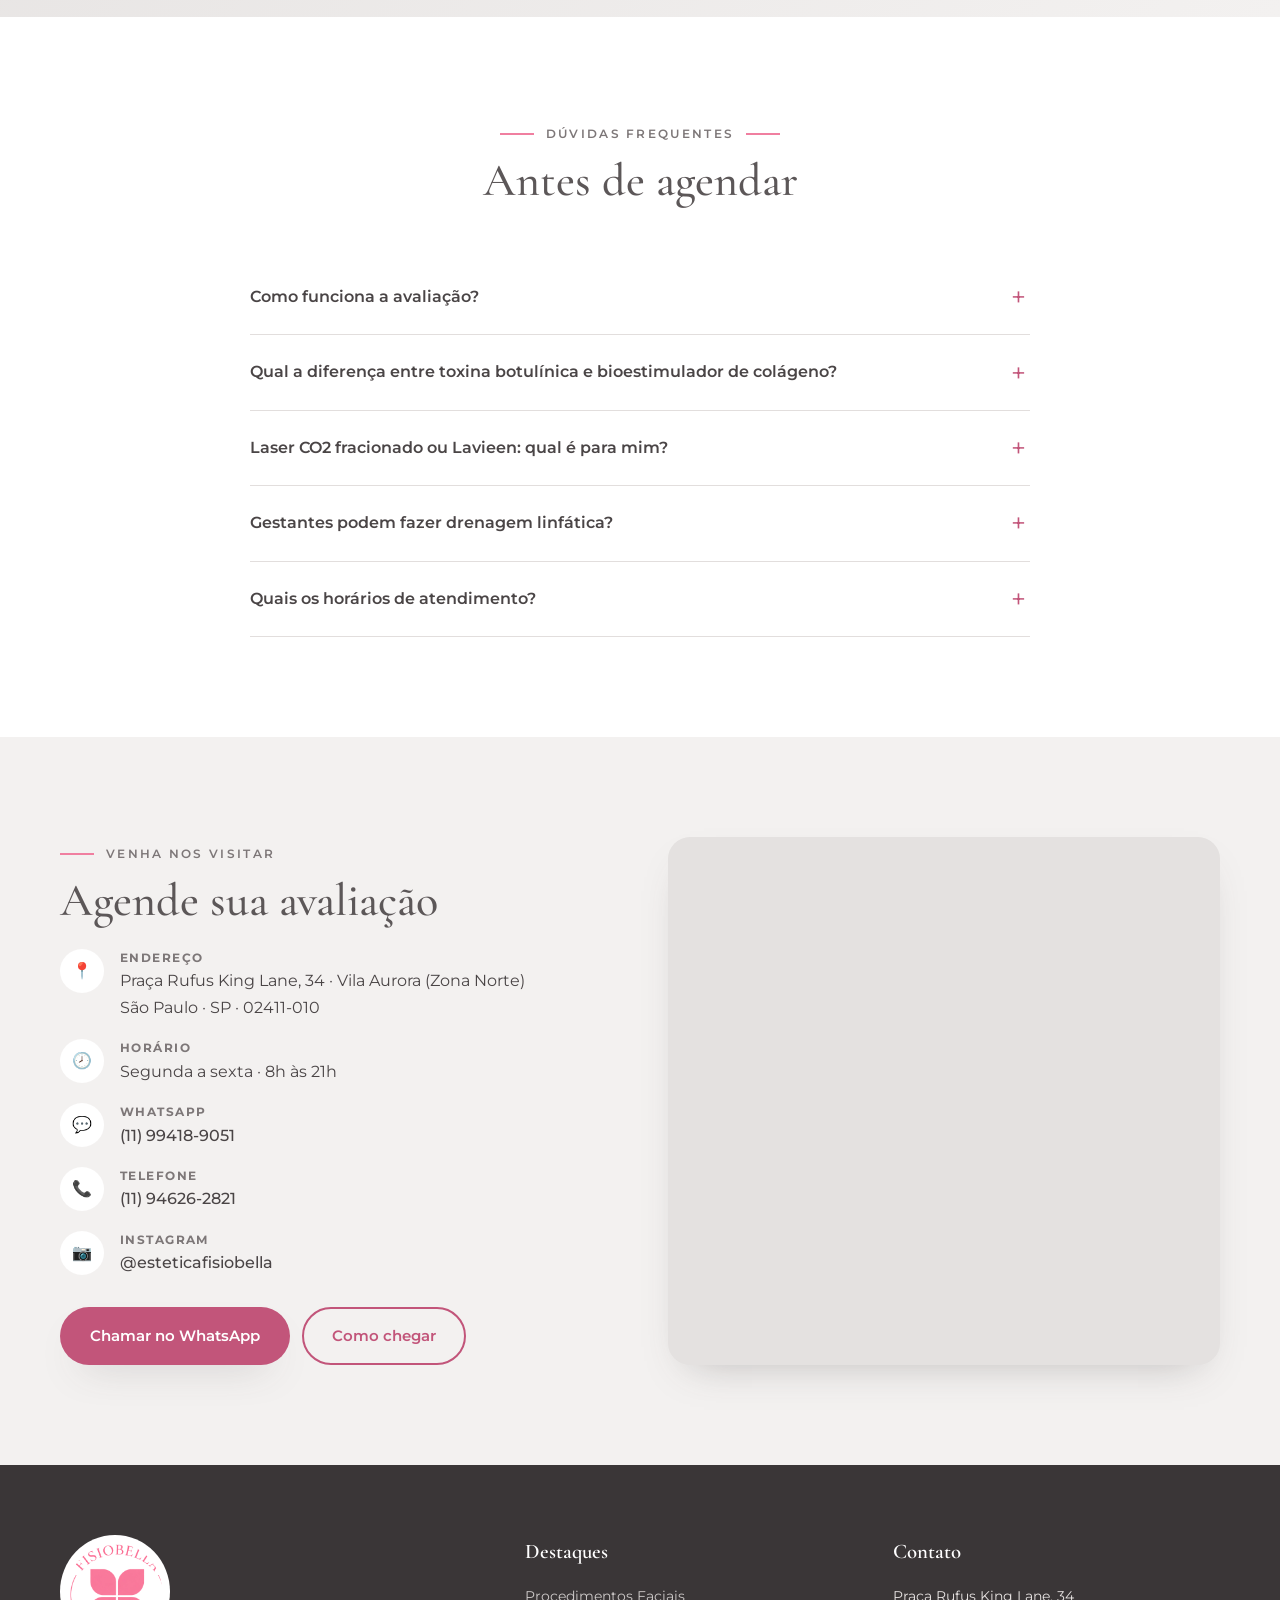
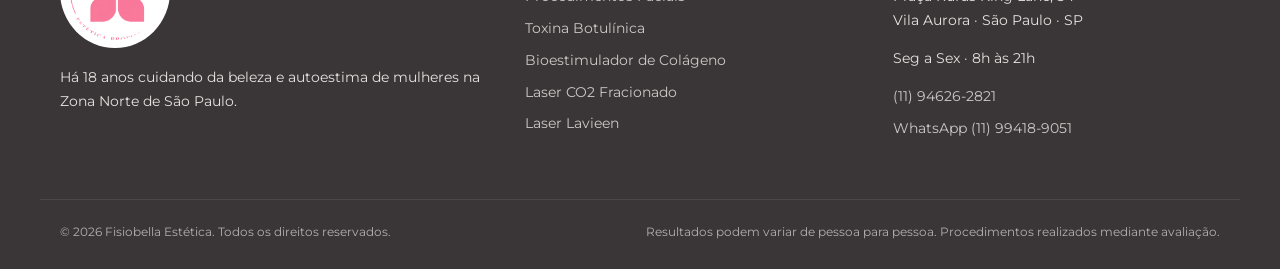
==== commit 7a32902f: "Troca "Botox" por "toxina botulínica" no site O Google Ads limita anúncios cuja página de destino co" ====
--- a/index.html
+++ b/index.html
@@ -1,11 +1,19 @@
 <!DOCTYPE html>
 <html lang="pt-BR">
 <head>
+<!-- Google Tag Manager -->
+<script>(function(w,d,s,l,i){w[l]=w[l]||[];w[l].push({'gtm.start':
+new Date().getTime(),event:'gtm.js'});var f=d.getElementsByTagName(s)[0],
+j=d.createElement(s),dl=l!='dataLayer'?'&l='+l:'';j.async=true;j.src=
+'https://www.googletagmanager.com/gtm.js?id='+i+dl;f.parentNode.insertBefore(j,f);
+})(window,document,'script','dataLayer','GTM-NGRBPXNZ');</script>
+<!-- End Google Tag Manager -->
 <meta charset="UTF-8">
 <meta name="viewport" content="width=device-width, initial-scale=1.0">
 <title>Fisiobella Estética | Clínica de Estética na Zona Norte de São Paulo</title>
-<meta name="description" content="Há 18 anos cuidando da beleza e autoestima de mulheres. Botox, bioestimulador de colágeno, laser CO2 fracionado, laser Lavieen, drenagem linfática e protocolos corporais na Vila Aurora, Zona Norte de SP.">
+<meta name="description" content="Há 18 anos cuidando da beleza e autoestima de mulheres. Toxina botulínica, bioestimulador de colágeno, laser CO2 fracionado, laser Lavieen, drenagem linfática e protocolos corporais na Vila Aurora, Zona Norte de SP.">
 <meta name="robots" content="index, follow">
+<link rel="canonical" href="https://www.fisiobellaestetica.com.br/">
 <meta name="theme-color" content="#E4E1E0">
 <link rel="icon" type="image/png" href="images/simbolo.png">
 <link rel="apple-touch-icon" href="images/simbolo.png">
@@ -14,7 +22,8 @@
 <meta property="og:site_name" content="Fisiobella Estética">
 <meta property="og:title" content="Fisiobella Estética | Zona Norte de São Paulo">
 <meta property="og:description" content="Experiência, cuidado e resultados reais. Agende sua avaliação.">
-<meta property="og:image" content="images/hero.webp">
+<meta property="og:url" content="https://www.fisiobellaestetica.com.br/">
+<meta property="og:image" content="https://www.fisiobellaestetica.com.br/images/hero.webp">
 <meta property="og:locale" content="pt_BR">
 
 <link rel="preconnect" href="https://fonts.googleapis.com">
@@ -27,7 +36,8 @@
   "@context": "https://schema.org",
   "@type": "BeautySalon",
   "name": "Fisiobella Estética",
-  "image": "images/logo-fisiobella.png",
+  "url": "https://www.fisiobellaestetica.com.br/",
+  "image": "https://www.fisiobellaestetica.com.br/images/logo-fisiobella.png",
   "telephone": "+5511946262821",
   "priceRange": "$$",
   "address": {
@@ -50,6 +60,10 @@
 </script>
 </head>
 <body>
+<!-- Google Tag Manager (noscript) -->
+<noscript><iframe src="https://www.googletagmanager.com/ns.html?id=GTM-NGRBPXNZ"
+height="0" width="0" style="display:none;visibility:hidden"></iframe></noscript>
+<!-- End Google Tag Manager (noscript) -->
 
 <div class="topbar">
   <div class="wrap">
@@ -83,7 +97,7 @@
 <main>
 
   <!-- HERO -->
-  <section class="hero">
+  <section class="hero" id="inicio">
     <div class="wrap hero-grid">
       <div class="hero-copy" data-reveal>
         <p class="eyebrow">Há 18 anos na Zona Norte de São Paulo</p>
@@ -140,12 +154,12 @@
           </div>
         </article>
         <article class="feature" data-reveal>
-          <img src="images/botox.webp" alt="Profissional realizando procedimento facial" loading="lazy" width="800" height="600">
+          <img src="images/toxina-botulinica.webp" alt="Profissional realizando procedimento facial" loading="lazy" width="800" height="600">
           <div class="feature-body">
             <span class="tag">Injetáveis</span>
-            <h3>Botox</h3>
+            <h3>Toxina Botulínica</h3>
             <p>Suaviza rugas de expressão da testa, entre as sobrancelhas e ao redor dos olhos, com resultado natural.</p>
-            <a class="link js-wa" data-proc="Botox" href="#">Quero saber mais →</a>
+            <a class="link js-wa" data-proc="Toxina Botulínica" href="#">Quero saber mais →</a>
           </div>
         </article>
         <article class="feature" data-reveal>
@@ -204,9 +218,9 @@
         </article>
         <article class="proc" data-cat="facial">
           <span class="proc-icon" aria-hidden="true">✦</span>
-          <h3>Botox</h3>
+          <h3>Toxina Botulínica</h3>
           <p>Toxina botulínica para suavizar rugas de expressão e prevenir novas linhas.</p>
-          <a class="link js-wa" data-proc="Botox" href="#">Agendar →</a>
+          <a class="link js-wa" data-proc="Toxina Botulínica" href="#">Agendar →</a>
         </article>
         <article class="proc" data-cat="facial">
           <span class="proc-icon" aria-hidden="true">✦</span>
@@ -290,7 +304,7 @@
   </section>
 
   <!-- CORPORAL BANNER -->
-  <section class="split">
+  <section class="split" id="protocolos">
     <div class="wrap split-grid">
       <div class="split-media" data-reveal>
         <img src="images/corporal.webp" alt="Sessão de drenagem linfática corporal" loading="lazy" width="900" height="700">
@@ -361,8 +375,8 @@
           <p>Conversamos sobre seus objetivos, analisamos pele ou corpo e explicamos quais tratamentos fazem sentido para você, quantas sessões são indicadas e quais cuidados tomar. Agende pelo WhatsApp.</p>
         </details>
         <details>
-          <summary>Qual a diferença entre Botox e bioestimulador de colágeno?</summary>
-          <p>O Botox relaxa músculos para suavizar rugas de expressão. O bioestimulador estimula a produção de colágeno, melhorando firmeza e qualidade da pele. Muitas vezes os dois se complementam; na avaliação indicamos o melhor caminho.</p>
+          <summary>Qual a diferença entre toxina botulínica e bioestimulador de colágeno?</summary>
+          <p>A toxina botulínica relaxa músculos para suavizar rugas de expressão. O bioestimulador estimula a produção de colágeno, melhorando firmeza e qualidade da pele. Muitas vezes os dois se complementam; na avaliação indicamos o melhor caminho.</p>
         </details>
         <details>
           <summary>Laser CO2 fracionado ou Lavieen: qual é para mim?</summary>
@@ -415,7 +429,7 @@
     <div>
       <h4>Destaques</h4>
       <a href="#destaques">Procedimentos Faciais</a>
-      <a href="#destaques">Botox</a>
+      <a href="#destaques">Toxina Botulínica</a>
       <a href="#destaques">Bioestimulador de Colágeno</a>
       <a href="#destaques">Laser CO2 Fracionado</a>
       <a href="#destaques">Laser Lavieen</a>
